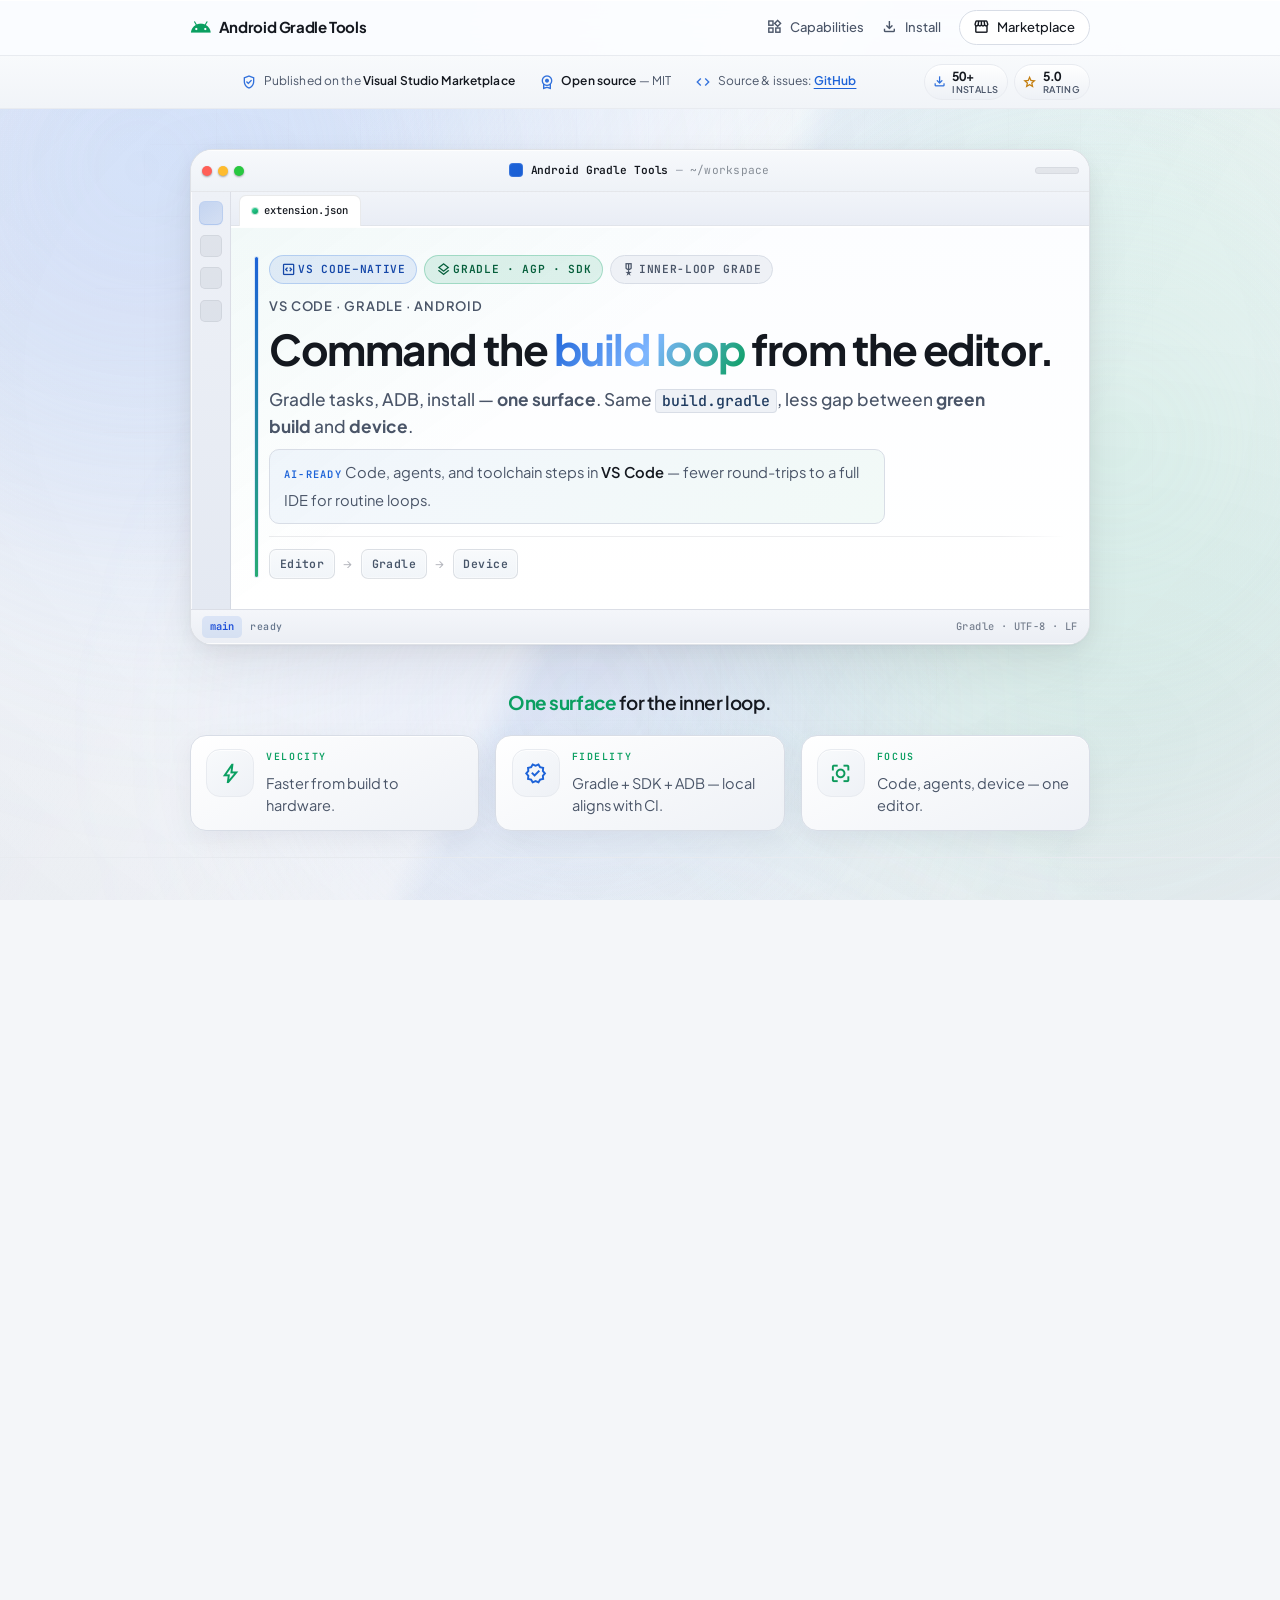
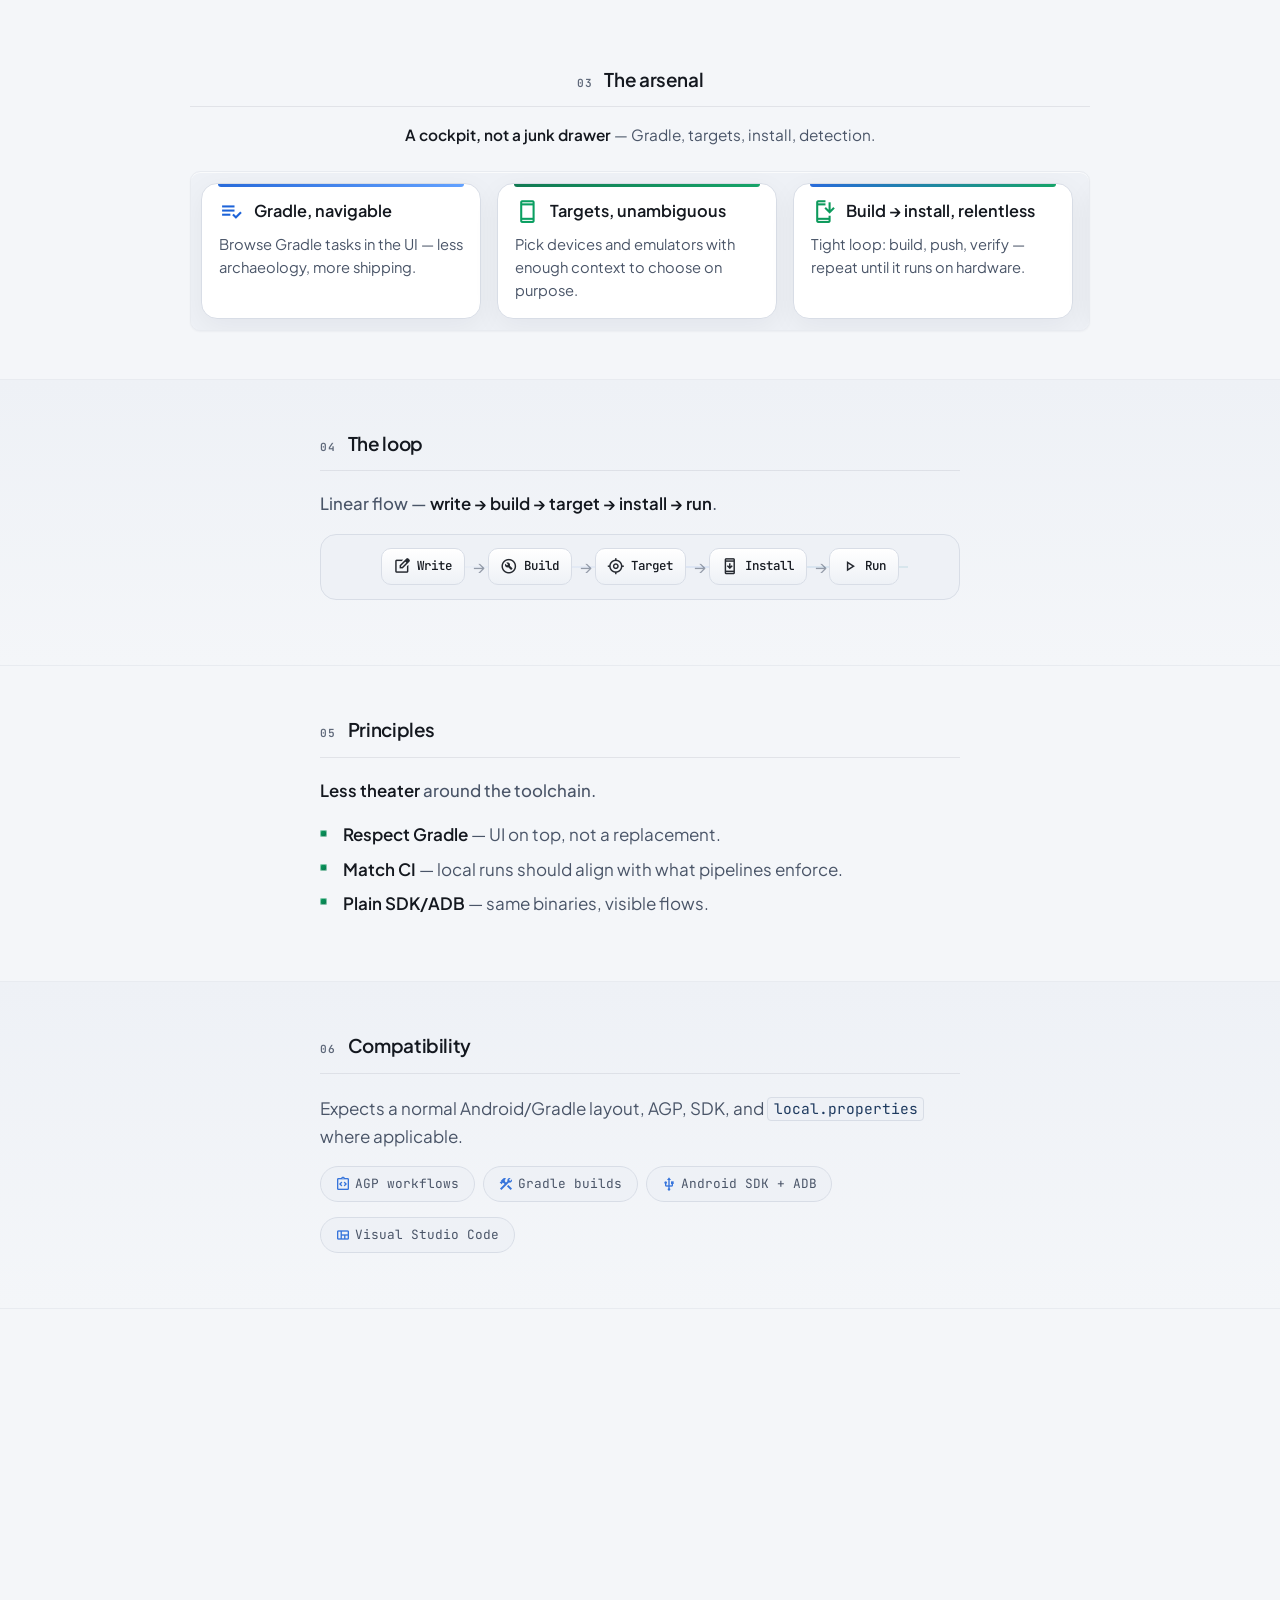
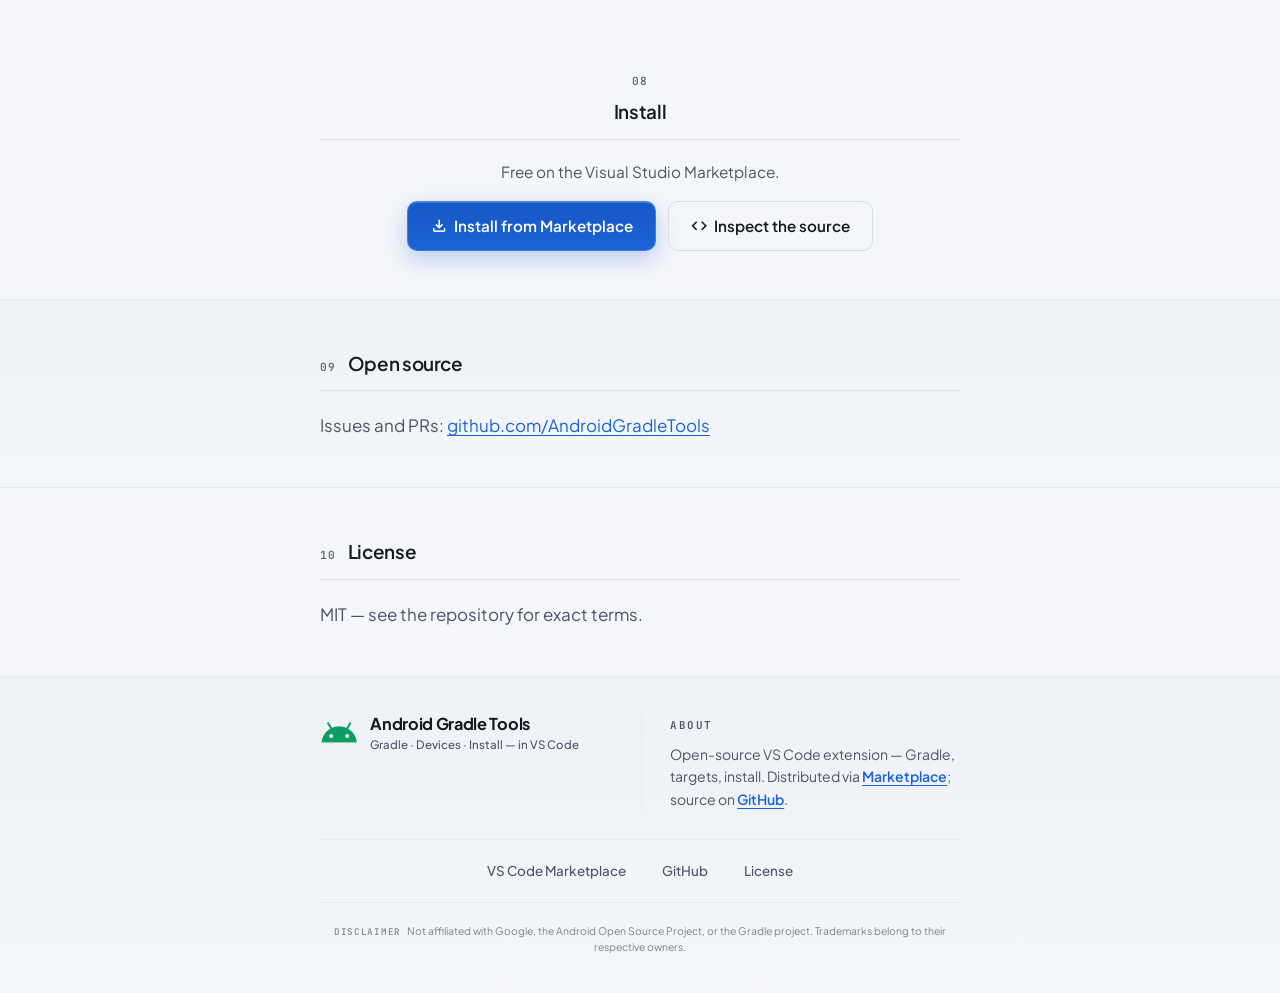
==== landing-page/index.html @ 54243666 "Update README.md & LandingPage" ====
<!DOCTYPE html>
<html lang="en">
  <head>
    <meta charset="utf-8" />
    <meta name="viewport" content="width=device-width, initial-scale=1" />
    <meta name="theme-color" content="#f4f6f9" />
    <title>Android Gradle Tools — Own the Android inner loop in VS Code</title>
    <meta
      name="description"
      content="Gradle tasks, ADB, APK install in VS Code — stay in one editor with your AI agent, no Android Studio round-trips. One surface for code, agents, and the Android loop."
    />
    <meta name="application-name" content="Android Gradle Tools" />
    <meta name="robots" content="index,follow" />
    <link rel="canonical" href="https://androidgradletools.org/" />
    <meta property="og:type" content="website" />
    <meta property="og:site_name" content="Android Gradle Tools" />
    <meta property="og:title" content="Android Gradle Tools — Android inner loop in VS Code" />
    <meta
      property="og:description"
      content="Gradle tasks, ADB, and install flows in VS Code — open source, distributed via the Visual Studio Marketplace."
    />
    <meta property="og:url" content="https://androidgradletools.org/" />
    <meta property="og:locale" content="en_US" />
    <meta name="twitter:card" content="summary" />
    <meta name="twitter:title" content="Android Gradle Tools — VS Code extension" />
    <meta
      name="twitter:description"
      content="Gradle, ADB, and installs from the editor. Open source (MIT), published on the VS Code Marketplace."
    />
    <script type="application/ld+json">
      {
        "@context": "https://schema.org",
        "@type": "SoftwareApplication",
        "name": "Android Gradle Tools",
        "description": "VS Code extension for Gradle tasks, Android targets, and APK install workflows.",
        "applicationCategory": "DeveloperApplication",
        "operatingSystem": "Windows, macOS, Linux",
        "offers": {
          "@type": "Offer",
          "price": "0",
          "priceCurrency": "USD",
          "availability": "https://schema.org/InStock"
        },
        "license": "https://opensource.org/licenses/MIT",
        "isAccessibleForFree": true,
        "url": "https://androidgradletools.org/",
        "downloadUrl": "https://marketplace.visualstudio.com/items?itemName=AndroidGradleTools.android-ide-extension",
        "codeRepository": "https://github.com/cuongnv126/android-ide-extension",
        "softwareHelp": {
          "@type": "CreativeWork",
          "url": "https://github.com/cuongnv126/android-ide-extension"
        }
      }
    </script>
    <link rel="preconnect" href="https://fonts.googleapis.com" />
    <link rel="preconnect" href="https://fonts.gstatic.com" crossorigin />
    <link
      href="https://fonts.googleapis.com/css2?family=JetBrains+Mono:wght@400;500;600&family=Plus+Jakarta+Sans:ital,wght@0,400;0,500;0,600;0,700;1,400&display=swap"
      rel="stylesheet"
    />
    <link
      href="https://fonts.googleapis.com/css2?family=Material+Symbols+Outlined:opsz,wght,FILL,GRAD@24,400,0,0&display=swap"
      rel="stylesheet"
    />
    <link rel="stylesheet" href="styles.css" />
  </head>
  <body>
    <div class="page-bg" aria-hidden="true">
      <div class="page-bg__base"></div>
      <div class="page-bg__bloom page-bg__bloom--blue"></div>
      <div class="page-bg__bloom page-bg__bloom--green"></div>
      <div class="page-bg__bloom page-bg__bloom--violet"></div>
      <div class="page-bg__mesh"></div>
      <div class="page-bg__beam"></div>
      <div class="page-bg__grid"></div>
      <div class="page-bg__grain"></div>
      <div class="page-bg__vignette"></div>
    </div>
    <a class="skip-link" href="#main">Skip to content</a>

    <header class="site-top agt-nav-in" data-motion="nav">
      <nav class="site-nav wrap" aria-label="Primary">
        <a class="site-nav__brand" href="#">
          <span class="icon icon--nav icon--ad" aria-hidden="true">android</span>
          Android Gradle Tools
        </a>
        <div class="site-nav__links">
          <a class="site-nav__link" href="#capabilities-heading"
            ><span class="icon icon--inline" aria-hidden="true">widgets</span>Capabilities</a
          >
          <a class="site-nav__link" href="#install-heading"
            ><span class="icon icon--inline" aria-hidden="true">download</span>Install</a
          >
          <a
            class="site-nav__link site-nav__link--cta"
            href="https://marketplace.visualstudio.com/items?itemName=AndroidGradleTools.android-ide-extension"
            rel="noopener noreferrer"
            ><span class="icon icon--inline" aria-hidden="true">storefront</span>Marketplace</a
          >
        </div>
      </nav>
    </header>

    <div class="trust-strip" aria-label="Project distribution and license">
      <div class="wrap trust-strip__inner">
        <ul class="trust-strip__list">
          <li class="trust-strip__item">
            <span class="icon trust-strip__icon" aria-hidden="true">verified_user</span>
            <span>Published on the <strong>Visual Studio Marketplace</strong></span>
          </li>
          <li class="trust-strip__item">
            <span class="icon trust-strip__icon" aria-hidden="true">license</span>
            <span><strong>Open source</strong> — MIT</span>
          </li>
          <li class="trust-strip__item">
            <span class="icon trust-strip__icon" aria-hidden="true">code</span>
            <span
              >Source &amp; issues:
              <a href="https://github.com/cuongnv126/android-ide-extension" rel="noopener noreferrer">GitHub</a></span
            >
          </li>
        </ul>
        <ul class="trust-strip__metrics" aria-label="Marketplace highlights" data-reveal>
          <li class="trust-strip__metric">
            <span class="icon trust-strip__metric-icon" aria-hidden="true">download</span>
            <span class="trust-strip__metric-stack">
              <span class="trust-strip__metric-value">50+</span>
              <span class="trust-strip__metric-label">Installs</span>
            </span>
          </li>
          <li class="trust-strip__metric trust-strip__metric--rating">
            <span class="icon trust-strip__metric-icon" aria-hidden="true">star</span>
            <span class="trust-strip__metric-stack">
              <span class="trust-strip__metric-value">5.0</span>
              <span class="trust-strip__metric-label">Rating</span>
            </span>
          </li>
        </ul>
      </div>
    </div>

    <header class="site-header">
      <div class="wrap">
        <div class="ide-window ide-window--motion" role="presentation" data-motion="hero">
          <div class="ide-window__titlebar">
            <span class="ide-window__traffic" aria-hidden="true">
              <span class="ide-window__dot ide-window__dot--r"></span>
              <span class="ide-window__dot ide-window__dot--y"></span>
              <span class="ide-window__dot ide-window__dot--g"></span>
            </span>
            <span class="ide-window__title">
              <span class="ide-window__icon" aria-hidden="true"></span>
              <span class="ide-window__title-text">Android Gradle Tools</span>
              <span class="ide-window__sep" aria-hidden="true">—</span>
              <span class="ide-window__path">~/workspace</span>
            </span>
            <span class="ide-window__title-actions" aria-hidden="true">
              <span class="ide-window__title-pill"></span>
            </span>
          </div>
          <div class="ide-window__shell">
            <div class="ide-window__activity" aria-hidden="true">
              <span class="ide-window__activity-node ide-window__activity-node--active"></span>
              <span class="ide-window__activity-node"></span>
              <span class="ide-window__activity-node"></span>
              <span class="ide-window__activity-node"></span>
            </div>
            <div class="ide-window__main">
              <div class="ide-window__tabstrip" aria-hidden="true">
                <span class="ide-window__tab ide-window__tab--active">
                  <span class="ide-window__tab-led"></span>
                  extension.json
                </span>
              </div>
              <div class="ide-window__body">
                <div class="hero-copy">
                  <div class="hero-badges">
                    <span class="badge badge--jb"
                      ><span class="icon icon--badge" aria-hidden="true">code_blocks</span>VS Code–native</span
                    >
                    <span class="badge badge--android"
                      ><span class="icon icon--badge" aria-hidden="true">layers</span>Gradle · AGP · SDK</span
                    >
                    <span class="badge badge--neutral"
                      ><span class="icon icon--badge" aria-hidden="true">military_tech</span>Inner-loop grade</span
                    >
                  </div>
                  <p class="hero-kicker">VS Code · Gradle · Android</p>
                  <h1 class="hero-title">
                    Command the <span class="hero-title__accent">build loop</span> from the editor.
                  </h1>
                  <p class="lead">
                    Gradle tasks, ADB, install — <strong>one surface</strong>. Same <code class="inline-code">build.gradle</code>, less gap
                    between <strong>green build</strong> and <strong>device</strong>.
                  </p>
                  <p class="hero-ai">
                    <span class="hero-ai__tag">AI-ready</span>
                    Code, agents, and toolchain steps in <strong>VS Code</strong> — fewer round-trips to a full IDE for routine loops.
                  </p>
                  <div class="hero-pipeline" role="group" aria-label="Development flow">
                    <span class="hero-pipeline__step">Editor</span>
                    <span class="hero-pipeline__arrow" aria-hidden="true">→</span>
                    <span class="hero-pipeline__step">Gradle</span>
                    <span class="hero-pipeline__arrow" aria-hidden="true">→</span>
                    <span class="hero-pipeline__step">Device</span>
                  </div>
                </div>
              </div>
            </div>
          </div>
          <div class="ide-window__status" aria-hidden="true">
            <span class="ide-window__status-left">
              <span class="ide-window__status-pill">main</span>
              <span class="ide-window__status-sync">ready</span>
            </span>
            <span class="ide-window__status-right">Gradle · UTF-8 · LF</span>
          </div>
        </div>
      </div>
    </header>

    <section class="value-strip" aria-label="Positioning">
      <div class="wrap">
        <p class="value-strip__manifesto" data-reveal>
          <strong>One surface</strong> for the inner loop.
        </p>
        <ul class="value-strip__list">
          <li class="value-strip__item" data-reveal>
            <span class="value-strip__icon-wrap" aria-hidden="true"
              ><span class="icon icon--value icon--ad">bolt</span></span
            >
            <div class="value-strip__stack">
              <span class="value-strip__label">Velocity</span>
              <span class="value-strip__text">Faster from build to hardware.</span>
            </div>
          </li>
          <li class="value-strip__item" data-reveal>
            <span class="value-strip__icon-wrap" aria-hidden="true"
              ><span class="icon icon--value icon--jb">verified</span></span
            >
            <div class="value-strip__stack">
              <span class="value-strip__label">Fidelity</span>
              <span class="value-strip__text">Gradle + SDK + ADB — local aligns with CI.</span>
            </div>
          </li>
          <li class="value-strip__item" data-reveal>
            <span class="value-strip__icon-wrap" aria-hidden="true"
              ><span class="icon icon--value icon--mix">center_focus_strong</span></span
            >
            <div class="value-strip__stack">
              <span class="value-strip__label">Focus</span>
              <span class="value-strip__text">Code, agents, device — one editor.</span>
            </div>
          </li>
        </ul>
      </div>
    </section>

    <main id="main">
      <section class="section" aria-labelledby="overview-heading" data-reveal>
        <div class="wrap narrow">
          <h2 id="overview-heading" class="section-heading">
            <span class="section-heading__index">01</span>
            Thesis
          </h2>
          <p class="lead-in">
            Stop acting as a <strong>human router</strong> between editors, terminals, and device pickers.
          </p>
          <p>
            This extension wires VS Code to the Gradle + AGP + SDK stack you already use — tasks, targets, and install in one flow.
            <code class="inline-code">build.gradle</code> stays the source of truth; controls sit next to the code.
          </p>
          <p>
            With agents in VS Code, fewer forced trips to a full IDE for routine Gradle or device steps —
            <strong>stay in one surface.</strong>
          </p>
        </div>
      </section>

      <section class="section section--muted" aria-labelledby="why-heading" data-reveal>
        <div class="wrap narrow">
          <h2 id="why-heading" class="section-heading">
            <span class="section-heading__index">02</span>
            The hidden tax
          </h2>
          <p class="lead-in">Compilers are fast. <strong>Friction isn’t.</strong> It lives around the compile button.</p>
          <ul class="list">
            <li>Gradle in the wrong working directory</li>
            <li>Guessing which device is attached</li>
            <li>Install steps that don’t live next to your code</li>
          </ul>
          <p>
            That’s fragmentation — not “how Android is.” This tool aims to <strong>own the loop from the editor</strong>, without
            replacing your build.
          </p>
        </div>
      </section>

      <section class="section" aria-labelledby="capabilities-heading" data-reveal>
        <div class="wrap">
          <div class="section-stack section-stack--center">
            <h2 id="capabilities-heading" class="section-heading section-heading--center">
              <span class="section-heading__index">03</span>
              The arsenal
            </h2>
            <p class="section-deck">
              <strong>A cockpit, not a junk drawer</strong> — Gradle, targets, install, detection.
            </p>
          </div>
          <div class="arsenal-scroll-wrap">
            <div
              class="grid grid--arsenal"
              role="region"
              aria-label="Capabilities"
              tabindex="0"
            >
              <article class="card">
                <div class="card__accent card__accent--jb"></div>
                <div class="card__head">
                  <span class="icon icon--card icon--jb" aria-hidden="true">playlist_add_check</span>
                  <h3>Gradle, navigable</h3>
                </div>
                <p>Browse Gradle tasks in the UI — less archaeology, more shipping.</p>
              </article>
              <article class="card">
                <div class="card__accent card__accent--ad"></div>
                <div class="card__head">
                  <span class="icon icon--card icon--ad" aria-hidden="true">smartphone</span>
                  <h3>Targets, unambiguous</h3>
                </div>
                <p>Pick devices and emulators with enough context to choose on purpose.</p>
              </article>
              <article class="card">
                <div class="card__accent card__accent--mix"></div>
                <div class="card__head">
                  <span class="icon icon--card icon--mix" aria-hidden="true">install_mobile</span>
                  <h3>Build → install, relentless</h3>
                </div>
                <p>Tight loop: build, push, verify — repeat until it runs on hardware.</p>
              </article>
              <article class="card">
                <div class="card__accent card__accent--jb"></div>
                <div class="card__head">
                  <span class="icon icon--card icon--jb" aria-hidden="true">radar</span>
                  <h3>Projects, detected</h3>
                </div>
                <p>Android Gradle projects surface with sane defaults for normal repos.</p>
              </article>
            </div>
          </div>
        </div>
      </section>

      <section class="section section--muted" aria-labelledby="workflow-heading" data-reveal>
        <div class="wrap narrow">
          <h2 id="workflow-heading" class="section-heading">
            <span class="section-heading__index">04</span>
            The loop
          </h2>
          <p class="lead-in">Linear flow — <strong>write → build → target → install → run</strong>.</p>
          <div class="workflow-rail workflow-rail--motion">
            <div class="workflow-rail__track" aria-hidden="true"></div>
            <ol class="workflow-steps">
              <li
                ><span class="workflow-steps__inner"
                  ><span class="icon icon--wf" aria-hidden="true">edit_square</span>Write</span
                ></li
              >
              <li
                ><span class="workflow-steps__inner"
                  ><span class="icon icon--wf" aria-hidden="true">build_circle</span>Build</span
                ></li
              >
              <li
                ><span class="workflow-steps__inner"
                  ><span class="icon icon--wf" aria-hidden="true">my_location</span>Target</span
                ></li
              >
              <li
                ><span class="workflow-steps__inner"
                  ><span class="icon icon--wf" aria-hidden="true">system_update</span>Install</span
                ></li
              >
              <li
                ><span class="workflow-steps__inner"
                  ><span class="icon icon--wf" aria-hidden="true">play_arrow</span>Run</span
                ></li
              >
            </ol>
          </div>
        </div>
      </section>

      <section class="section" aria-labelledby="principles-heading" data-reveal>
        <div class="wrap narrow">
          <h2 id="principles-heading" class="section-heading">
            <span class="section-heading__index">05</span>
            Principles
          </h2>
          <p class="lead-in"><strong>Less theater</strong> around the toolchain.</p>
          <ul class="list list--checks">
            <li><strong>Respect Gradle</strong> — UI on top, not a replacement.</li>
            <li><strong>Match CI</strong> — local runs should align with what pipelines enforce.</li>
            <li><strong>Plain SDK/ADB</strong> — same binaries, visible flows.</li>
          </ul>
        </div>
      </section>

      <section class="section section--muted" aria-labelledby="compat-heading" data-reveal>
        <div class="wrap narrow">
          <h2 id="compat-heading" class="section-heading">
            <span class="section-heading__index">06</span>
            Compatibility
          </h2>
          <p>
            Expects a normal Android/Gradle layout, AGP, SDK, and <code class="inline-code">local.properties</code> where applicable.
          </p>
          <ul class="list list--inline-tags">
            <li><span class="icon icon--tag" aria-hidden="true">integration_instructions</span>AGP workflows</li>
            <li><span class="icon icon--tag" aria-hidden="true">construction</span>Gradle builds</li>
            <li><span class="icon icon--tag" aria-hidden="true">usb</span>Android SDK + ADB</li>
            <li><span class="icon icon--tag" aria-hidden="true">view_quilt</span>Visual Studio Code</li>
          </ul>
        </div>
      </section>

      <section class="section" aria-labelledby="transparency-heading" data-reveal>
        <div class="wrap narrow">
          <h2 id="transparency-heading" class="section-heading">
            <span class="section-heading__index">07</span>
            Reality check
          </h2>
          <p>
            Independent extension — <strong>not</strong> from Google or Gradle. Not a replacement for Android Studio when you need
            the full IDE; it optimizes the daily <strong>write → build → target → prove</strong> loop in VS Code.
          </p>
          <p><strong>It does not:</strong> rewrite your Gradle files, replace Studio for niche tooling, or magic away the SDK.</p>
        </div>
      </section>

      <section class="section cta" aria-labelledby="install-heading" data-reveal>
        <div class="wrap narrow">
          <h2 id="install-heading" class="section-heading section-heading--center">
            <span class="section-heading__index">08</span>
            Install
          </h2>
          <p class="section-deck section-deck--center">Free on the Visual Studio Marketplace.</p>
          <p class="cta-actions">
            <a
              class="button button--primary"
              href="https://marketplace.visualstudio.com/items?itemName=AndroidGradleTools.android-ide-extension"
              rel="noopener noreferrer"
              ><span class="icon icon--btn" aria-hidden="true">download</span>Install from Marketplace</a
            >
            <a class="button button--ghost" href="https://github.com/cuongnv126/android-ide-extension" rel="noopener noreferrer"
              ><span class="icon icon--btn" aria-hidden="true">code</span>Inspect the source</a
            >
          </p>
        </div>
      </section>

      <section class="section section--muted" aria-labelledby="source-heading" data-reveal>
        <div class="wrap narrow">
          <h2 id="source-heading" class="section-heading">
            <span class="section-heading__index">09</span>
            Open source
          </h2>
          <p>
            Issues and PRs:
            <a href="https://github.com/cuongnv126/android-ide-extension" rel="noopener noreferrer">github.com/AndroidGradleTools</a>
          </p>
        </div>
      </section>

      <section class="section" aria-labelledby="license-heading" data-reveal>
        <div class="wrap narrow">
          <h2 id="license-heading" class="section-heading">
            <span class="section-heading__index">10</span>
            License
          </h2>
          <p>MIT — see the repository for exact terms.</p>
        </div>
      </section>
    </main>

    <footer class="site-footer" data-reveal>
      <div class="wrap narrow">
        <div class="footer-brand">
          <a class="footer-brand__logo" href="#" aria-label="Android Gradle Tools — top of page">
            <span class="icon icon--footer-logo icon--ad" aria-hidden="true">android</span>
            <span class="footer-brand__lockup">
              <span class="footer-brand__name">Android Gradle Tools</span>
              <span class="footer-brand__tagline">Gradle · Devices · Install — in VS Code</span>
            </span>
          </a>
          <div class="footer-about">
            <h2 class="footer-about__title" id="footer-about-heading">About</h2>
            <p class="footer-about__text">
              Open-source VS Code extension — Gradle, targets, install. Distributed via
              <a
                href="https://marketplace.visualstudio.com/items?itemName=AndroidGradleTools.android-ide-extension"
                rel="noopener noreferrer"
                >Marketplace</a
              >; source on
              <a href="https://github.com/cuongnv126/android-ide-extension" rel="noopener noreferrer">GitHub</a>.
            </p>
          </div>
        </div>
        <nav class="footer-meta" aria-label="Official links">
          <a
            class="footer-meta__link"
            href="https://marketplace.visualstudio.com/items?itemName=AndroidGradleTools.android-ide-extension"
            rel="noopener noreferrer"
            >VS Code Marketplace</a
          >
          <span class="footer-meta__sep" aria-hidden="true">·</span>
          <a class="footer-meta__link" href="https://github.com/cuongnv126/android-ide-extension" rel="noopener noreferrer">GitHub</a>
          <span class="footer-meta__sep" aria-hidden="true">·</span>
          <a class="footer-meta__link" href="#license-heading">License</a>
        </nav>
        <p class="footer-disclaimer" role="note">
          <span class="footer-disclaimer__label">Disclaimer</span>
          Not affiliated with Google, the Android Open Source Project, or the Gradle project. Trademarks belong to their respective
          owners.
        </p>
      </div>
    </footer>
    <script src="main.js" defer></script>
  </body>
</html>
---- landing-page/styles.css ----
/* Android Gradle Tools — light professional × Material */

:root {
  --jb-bg: #f4f6f9;
  --jb-bg-elevated: #ffffff;
  --jb-bg-input: #eef1f6;
  --jb-border: #d8dde6;
  --jb-border-subtle: #e8ebf0;
  --jb-text: #14181f;
  --jb-text-dim: #4a5568;
  --jb-blue: #1d63d8;
  --jb-blue-hover: #1557c4;
  --jb-blue-soft: rgba(29, 99, 216, 0.1);
  --jb-focus: #2563eb;

  --ad-green: #0a9f61;
  --ad-green-dark: #06734a;
  --ad-green-soft: rgba(10, 159, 97, 0.12);
  --ad-green-glow: rgba(10, 159, 97, 0.2);
  --ad-surface-tonal: #ecfdf6;
  --ad-outline: rgba(10, 159, 97, 0.28);

  --radius-sm: 6px;
  --radius-md: 10px;
  --radius-lg: 16px;
  --radius-xl: 22px;

  --font-sans: "Plus Jakarta Sans", "Segoe UI", system-ui, sans-serif;
  --font-mono: "JetBrains Mono", ui-monospace, monospace;

  --max: 640px;
  --max-wide: 900px;
  --shadow-soft: 0 1px 0 rgba(255, 255, 255, 0.92) inset, 0 4px 24px rgba(15, 23, 42, 0.06), 0 1px 3px rgba(15, 23, 42, 0.04);
  --shadow-card: 0 1px 0 rgba(255, 255, 255, 0.95) inset, 0 8px 28px rgba(15, 23, 42, 0.05);
  --shadow-card-hover: 0 14px 40px rgba(15, 23, 42, 0.09);

  /* Layout rhythm — documentation / product-site feel */
  --section-y: clamp(2.15rem, 4.2vw, 3rem);
  --prose-width: 38rem;
  --hairline: rgba(15, 23, 42, 0.08);
}

*,
*::before,
*::after {
  box-sizing: border-box;
}

html {
  scroll-behavior: smooth;
  color-scheme: light;
}

body {
  margin: 0;
  font-family: var(--font-sans);
  font-size: 1.0625rem;
  line-height: 1.65;
  color: var(--jb-text);
  background: var(--jb-bg);
  -webkit-font-smoothing: antialiased;
  text-rendering: optimizeLegibility;
  font-feature-settings: "kern" 1, "liga" 1;
}

::selection {
  background: rgba(29, 99, 216, 0.14);
  color: var(--jb-text);
}

/* Material Symbols — square box so glyphs never stretch in flex/grid */
.icon {
  font-family: "Material Symbols Outlined";
  font-weight: normal;
  font-style: normal;
  font-size: 1.25rem;
  line-height: 1;
  display: inline-flex;
  align-items: center;
  justify-content: center;
  flex-shrink: 0;
  width: 1em;
  height: 1em;
  aspect-ratio: 1;
  vertical-align: -0.15em;
  font-variation-settings:
    "FILL" 0,
    "wght" 400,
    "GRAD" 0,
    "opsz" 24;
  -webkit-font-smoothing: antialiased;
  user-select: none;
}

.icon--inline {
  font-size: 1.05rem;
  vertical-align: -0.18em;
  margin-right: 0.15rem;
}

.icon--nav {
  font-size: 1.35rem;
  vertical-align: -0.2em;
}

.icon--ad {
  color: var(--ad-green);
}

.icon--jb {
  color: var(--jb-blue);
}

.icon--mix {
  color: #0d9a5c;
}

.icon--badge {
  font-size: 0.95rem;
  margin-right: 0.15rem;
  vertical-align: -0.2em;
}

.icon--hero-li {
  font-size: 1.15rem;
  flex-shrink: 0;
  margin-top: 0.12rem;
}

.icon--value {
  font-size: 1.45rem;
}

.icon--card {
  font-size: 1.55rem;
  flex-shrink: 0;
}

.icon--wf {
  font-size: 1.1rem;
  opacity: 0.92;
}

.icon--tag {
  font-size: 1rem;
  margin-right: 0.25rem;
  vertical-align: -0.2em;
  color: var(--jb-blue);
  opacity: 0.88;
}

.icon--btn {
  font-size: 1.15rem;
  margin-right: 0.35rem;
  vertical-align: -0.18em;
}

/* —— Dynamic background (multi-layer) —— */
.page-bg {
  position: fixed;
  inset: 0;
  z-index: -1;
  pointer-events: none;
  overflow: hidden;
  isolation: isolate;
}

.page-bg__base {
  position: absolute;
  inset: 0;
  background:
    radial-gradient(ellipse 120% 85% at 50% -15%, rgba(29, 99, 216, 0.06), transparent 52%),
    radial-gradient(ellipse 95% 65% at 100% 10%, rgba(10, 159, 97, 0.05), transparent 48%),
    linear-gradient(180deg, #fafbfd 0%, var(--jb-bg) 35%, #f0f3f8 100%);
}

.page-bg__bloom {
  position: absolute;
  border-radius: 50%;
  filter: blur(88px);
  mix-blend-mode: multiply;
  opacity: 0.42;
  will-change: transform, opacity;
}

.page-bg__bloom--blue {
  width: min(110vmin, 920px);
  height: min(110vmin, 920px);
  left: max(-28%, -180px);
  top: max(-32%, -200px);
  background: radial-gradient(
    circle at 35% 40%,
    rgba(180, 205, 255, 0.85) 0%,
    rgba(120, 165, 240, 0.25) 45%,
    transparent 68%
  );
  animation: agt-bloom-a 42s ease-in-out infinite alternate;
}

.page-bg__bloom--green {
  width: min(100vmin, 820px);
  height: min(100vmin, 820px);
  right: max(-24%, -160px);
  top: 8%;
  background: radial-gradient(
    circle at 60% 45%,
    rgba(170, 235, 210, 0.75) 0%,
    rgba(120, 210, 175, 0.22) 48%,
    transparent 72%
  );
  animation: agt-bloom-b 48s ease-in-out infinite alternate;
}

.page-bg__bloom--violet {
  width: min(85vmin, 700px);
  height: min(85vmin, 700px);
  left: 18%;
  bottom: max(-38%, -220px);
  background: radial-gradient(
    circle at 50% 40%,
    rgba(200, 210, 255, 0.55) 0%,
    rgba(160, 185, 245, 0.18) 50%,
    transparent 70%
  );
  opacity: 0.5;
  animation: agt-bloom-c 56s ease-in-out infinite alternate;
}

@keyframes agt-bloom-a {
  0% {
    transform: translate3d(0, 0, 0) scale(1);
    opacity: 0.38;
  }
  100% {
    transform: translate3d(10%, 14%, 0) scale(1.12);
    opacity: 0.52;
  }
}

@keyframes agt-bloom-b {
  0% {
    transform: translate3d(0, 0, 0) scale(1.02);
    opacity: 0.4;
  }
  100% {
    transform: translate3d(-12%, 10%, 0) scale(1.18);
    opacity: 0.55;
  }
}

@keyframes agt-bloom-c {
  0% {
    transform: translate3d(0, 0, 0) scale(1);
    opacity: 0.32;
  }
  100% {
    transform: translate3d(8%, -12%, 0) scale(1.15);
    opacity: 0.48;
  }
}

.page-bg__mesh {
  position: absolute;
  inset: -15%;
  background:
    radial-gradient(ellipse 90% 70% at 25% 25%, rgba(29, 99, 216, 0.06), transparent 55%),
    radial-gradient(ellipse 85% 75% at 75% 75%, rgba(10, 159, 97, 0.05), transparent 52%),
    radial-gradient(ellipse 60% 50% at 50% 100%, rgba(255, 255, 255, 0.5), transparent 55%);
  animation: agt-mesh-breathe 22s ease-in-out infinite alternate;
  opacity: 0.95;
}

@keyframes agt-mesh-breathe {
  0% {
    transform: translate3d(0, 0, 0) scale(1);
    opacity: 0.75;
  }
  100% {
    transform: translate3d(-3%, 2%, 0) scale(1.06);
    opacity: 0.95;
  }
}

.page-bg__beam {
  position: absolute;
  inset: -60%;
  background: linear-gradient(
    118deg,
    transparent 0%,
    transparent 38%,
    rgba(255, 255, 255, 0.65) 49.5%,
    rgba(29, 99, 216, 0.07) 50.5%,
    transparent 62%,
    transparent 100%
  );
  opacity: 0.45;
  animation: agt-beam-sweep 32s ease-in-out infinite alternate;
}

@keyframes agt-beam-sweep {
  0% {
    transform: translate3d(-18%, -6%, 0) rotate(-8deg) scale(1.1);
  }
  100% {
    transform: translate3d(14%, 10%, 0) rotate(6deg) scale(1.15);
  }
}

.page-bg__grid {
  position: absolute;
  inset: 0;
  background-image:
    linear-gradient(rgba(15, 23, 42, 0.05) 1px, transparent 1px),
    linear-gradient(90deg, rgba(15, 23, 42, 0.05) 1px, transparent 1px);
  background-size: 72px 72px;
  mask-image: radial-gradient(ellipse 78% 88% at 50% 38%, rgba(0, 0, 0, 0.45), transparent 74%);
  opacity: 0.55;
  animation: agt-grid-flow 90s linear infinite;
}

@keyframes agt-grid-flow {
  0% {
    background-position: 0 0, 0 0;
  }
  100% {
    background-position: 72px 72px, 72px 72px;
  }
}

.page-bg__grain {
  position: absolute;
  inset: 0;
  opacity: 0.4;
  background-image: url("data:image/svg+xml,%3Csvg xmlns='http://www.w3.org/2000/svg' width='32' height='32' viewBox='0 0 32 32'%3E%3Ccircle cx='2' cy='2' r='0.55' fill='%230f172a' fill-opacity='0.025'/%3E%3C/svg%3E");
  background-size: 32px 32px;
  mask-image: linear-gradient(180deg, rgba(0, 0, 0, 0.35) 0%, rgba(0, 0, 0, 0.12) 55%, transparent 100%);
  animation: agt-grain-shift 12s steps(6) infinite;
}

@keyframes agt-grain-shift {
  0%,
  100% {
    opacity: 0.28;
    transform: translate3d(0, 0, 0);
  }
  50% {
    opacity: 0.36;
    transform: translate3d(-4px, 2px, 0);
  }
}

.page-bg__vignette {
  position: absolute;
  inset: 0;
  background: radial-gradient(
    ellipse 95% 90% at 50% 42%,
    transparent 0%,
    transparent 48%,
    rgba(15, 23, 42, 0.04) 100%
  );
  pointer-events: none;
}

.skip-link {
  position: absolute;
  left: -9999px;
  top: auto;
  width: 1px;
  height: 1px;
  overflow: hidden;
}

.skip-link:focus {
  position: fixed;
  left: 1rem;
  top: 1rem;
  z-index: 100;
  width: auto;
  height: auto;
  padding: 0.5rem 1rem;
  background: var(--jb-blue);
  color: #fff;
  border-radius: var(--radius-sm);
  text-decoration: none;
}

.visually-hidden {
  position: absolute;
  width: 1px;
  height: 1px;
  padding: 0;
  margin: -1px;
  overflow: hidden;
  clip: rect(0, 0, 0, 0);
  white-space: nowrap;
  border: 0;
}

.wrap {
  width: min(100% - 2.5rem, var(--max-wide));
  margin-inline: auto;
}

.wrap.narrow {
  width: min(100% - 2.5rem, var(--max));
}

.wrap.narrow .lead-in {
  max-width: min(var(--prose-width), 100%);
}

/* —— Sticky top nav —— */
.site-top {
  position: sticky;
  top: 0;
  z-index: 50;
  border-bottom: 1px solid var(--jb-border-subtle);
  background: rgba(252, 253, 255, 0.94);
  backdrop-filter: blur(12px) saturate(1.1);
  -webkit-backdrop-filter: blur(12px) saturate(1.1);
  box-shadow: 0 1px 0 rgba(255, 255, 255, 0.92) inset;
}

.site-nav {
  display: flex;
  align-items: center;
  justify-content: space-between;
  gap: 1rem;
  min-height: 54px;
  padding-block: 0.6rem;
}

.site-nav__brand {
  display: inline-flex;
  align-items: center;
  gap: 0.45rem;
  font-weight: 700;
  font-size: 0.9375rem;
  letter-spacing: -0.025em;
  color: var(--jb-text);
  text-decoration: none;
  white-space: nowrap;
}

.site-nav__brand:hover {
  color: var(--jb-blue);
}

.site-nav__links {
  display: flex;
  align-items: center;
  gap: 0.25rem 1.1rem;
  flex-wrap: wrap;
  justify-content: flex-end;
}

.site-nav__link {
  position: relative;
  display: inline-flex;
  align-items: center;
  gap: 0.3rem;
  font-size: 0.8125rem;
  font-weight: 500;
  color: var(--jb-text-dim);
  text-decoration: none;
}

.site-nav__link:not(.site-nav__link--cta)::after {
  content: "";
  position: absolute;
  left: 0;
  right: 0;
  bottom: -2px;
  height: 1px;
  background: linear-gradient(90deg, transparent, var(--jb-blue), transparent);
  transform: scaleX(0);
  transition: transform 0.25s cubic-bezier(0.22, 1, 0.36, 1);
}

.site-nav__link:not(.site-nav__link--cta):hover::after {
  transform: scaleX(1);
}

.site-nav__link:hover {
  color: var(--jb-text);
}

.site-nav__link--cta {
  padding: 0.38rem 0.85rem;
  border-radius: 999px;
  border: 1px solid var(--jb-border);
  background: var(--jb-bg-elevated);
  color: var(--jb-text);
}

.site-nav__link--cta:hover {
  border-color: rgba(29, 99, 216, 0.35);
  background: rgba(29, 99, 216, 0.08);
  color: var(--jb-blue);
}

/* Trust / “official” strip — factual distribution + license (below nav) */
.trust-strip {
  border-bottom: 1px solid var(--jb-border-subtle);
  background: linear-gradient(180deg, #f8fafc 0%, #f1f4f8 100%);
}

.trust-strip__inner {
  display: flex;
  flex-wrap: wrap;
  align-items: center;
  justify-content: space-between;
  gap: 0.65rem 1rem;
  padding: 0.5rem 0;
}

.trust-strip__list {
  list-style: none;
  margin: 0;
  padding: 0;
  display: flex;
  flex-wrap: wrap;
  align-items: center;
  justify-content: center;
  gap: 0.65rem 1.5rem;
  flex: 1 1 220px;
  min-width: 0;
}

.trust-strip__metrics {
  list-style: none;
  margin: 0;
  padding: 0;
  display: flex;
  flex-wrap: wrap;
  align-items: center;
  justify-content: center;
  gap: 0.4rem;
  flex: 0 0 auto;
}

.trust-strip__metric {
  display: inline-flex;
  align-items: center;
  gap: 0.35rem;
  padding: 0.28rem 0.55rem 0.28rem 0.42rem;
  border-radius: 999px;
  border: 1px solid var(--jb-border-subtle);
  background: linear-gradient(180deg, #ffffff 0%, var(--jb-bg-input) 100%);
  box-shadow: 0 1px 0 rgba(255, 255, 255, 0.95) inset;
}

.trust-strip__metric-icon {
  font-size: 0.95rem;
  line-height: 1;
  color: var(--jb-blue);
  opacity: 0.9;
}

.trust-strip__metric--rating .trust-strip__metric-icon {
  color: #c27803;
  opacity: 0.95;
}

.trust-strip__metric-stack {
  display: flex;
  flex-direction: column;
  align-items: flex-start;
  line-height: 1.15;
  gap: 0;
}

.trust-strip__metric-value {
  font-size: 0.78rem;
  font-weight: 700;
  letter-spacing: -0.02em;
  color: var(--jb-text);
  font-variant-numeric: tabular-nums;
}

.trust-strip__metric-label {
  font-size: 0.58rem;
  font-weight: 600;
  letter-spacing: 0.04em;
  text-transform: uppercase;
  color: var(--jb-text-dim);
}

@media (max-width: 720px) {
  .trust-strip__inner {
    flex-direction: column;
    align-items: stretch;
  }

  .trust-strip__metrics {
    justify-content: center;
  }
}

.trust-strip__item {
  display: inline-flex;
  align-items: center;
  gap: 0.4rem;
  font-size: 0.75rem;
  line-height: 1.4;
  color: var(--jb-text-dim);
  letter-spacing: 0.01em;
}

.trust-strip__item strong {
  color: var(--jb-text);
  font-weight: 600;
}

.trust-strip__icon {
  font-size: 1rem;
  color: var(--jb-blue);
  opacity: 0.9;
}

.trust-strip__item a {
  font-weight: 600;
}

/* Nav entrance */
.agt-nav-in[data-motion="nav"] {
  animation: agt-nav-slide 0.65s cubic-bezier(0.22, 1, 0.36, 1) both;
}

@keyframes agt-nav-slide {
  from {
    opacity: 0;
    transform: translate3d(0, -12px, 0);
  }
  to {
    opacity: 1;
    transform: translate3d(0, 0, 0);
  }
}

/* —— Value strip —— */
.value-strip {
  padding: 1.25rem 0 1.65rem;
  border-bottom: 1px solid var(--jb-border-subtle);
}

.value-strip__manifesto {
  margin: 0 auto 1.15rem;
  max-width: 42rem;
  text-align: center;
  font-size: clamp(1.02rem, 2.4vw, 1.18rem);
  font-weight: 600;
  letter-spacing: -0.025em;
  line-height: 1.45;
  color: var(--jb-text);
}

.value-strip__manifesto strong {
  color: var(--ad-green);
  font-weight: 700;
}

.value-strip__list {
  list-style: none;
  margin: 0;
  padding: 0;
  display: grid;
  gap: 1rem;
  grid-template-columns: repeat(auto-fit, minmax(260px, 1fr));
}

.value-strip__item {
  display: flex;
  flex-direction: row;
  align-items: flex-start;
  gap: 0.75rem;
  padding: 0.85rem 0.95rem;
  border-radius: var(--radius-lg);
  border: 1px solid var(--jb-border);
  background: linear-gradient(155deg, #ffffff 0%, var(--jb-bg-input) 100%);
  box-shadow: var(--shadow-card);
}

.value-strip__icon-wrap {
  flex-shrink: 0;
  width: 48px;
  height: 48px;
  border-radius: 14px;
  display: grid;
  place-items: center;
  background: linear-gradient(145deg, #f8fafc 0%, var(--jb-bg-input) 100%);
  border: 1px solid var(--jb-border-subtle);
  box-shadow: 0 1px 0 rgba(255, 255, 255, 0.9) inset;
}

.value-strip__stack {
  display: flex;
  flex-direction: column;
  gap: 0.4rem;
  min-width: 0;
}

.value-strip__label {
  font-family: var(--font-mono);
  font-size: 0.62rem;
  font-weight: 600;
  letter-spacing: 0.16em;
  text-transform: uppercase;
  color: var(--ad-green);
}

.value-strip__text {
  font-size: 0.91rem;
  color: var(--jb-text-dim);
  line-height: 1.52;
}

/* —— IDE window chrome (New UI–like) —— */
.site-header {
  padding: clamp(1.35rem, 4vw, 2.5rem) 0 clamp(1rem, 2.5vw, 1.5rem);
}

.ide-window {
  border-radius: var(--radius-xl);
  border: 1px solid rgba(15, 23, 42, 0.1);
  background: #f6f8fc;
  box-shadow:
    var(--shadow-soft),
    0 24px 48px rgba(15, 23, 42, 0.06);
  overflow: hidden;
}

.ide-window__shell {
  display: flex;
  align-items: stretch;
  min-width: 0;
}

.ide-window__activity {
  flex: 0 0 40px;
  display: flex;
  flex-direction: column;
  align-items: center;
  gap: 0.65rem;
  padding: 0.65rem 0;
  background: linear-gradient(180deg, #eef1f7 0%, #e4e9f2 100%);
  border-right: 1px solid rgba(15, 23, 42, 0.08);
  box-shadow: 1px 0 0 rgba(255, 255, 255, 0.75) inset;
}

.ide-window__activity-node {
  width: 22px;
  height: 22px;
  border-radius: 5px;
  background: rgba(15, 23, 42, 0.06);
  box-shadow: 0 0 0 1px rgba(15, 23, 42, 0.06) inset;
}

.ide-window__activity-node--active {
  background: linear-gradient(145deg, rgba(29, 99, 216, 0.2) 0%, rgba(29, 99, 216, 0.12) 100%);
  box-shadow:
    0 0 0 1px rgba(29, 99, 216, 0.22),
    0 1px 2px rgba(29, 99, 216, 0.12);
}

.ide-window__main {
  flex: 1;
  min-width: 0;
  display: flex;
  flex-direction: column;
  background: #fff;
}

.ide-window--motion[data-motion="hero"] {
  animation: agt-hero-window 0.95s cubic-bezier(0.22, 1, 0.36, 1) both;
  transform-origin: 50% 8%;
}

@keyframes agt-hero-window {
  from {
    opacity: 0;
    transform: translate3d(0, 22px, 0) scale(0.985);
    filter: blur(4px);
  }
  to {
    opacity: 1;
    transform: translate3d(0, 0, 0) scale(1);
    filter: blur(0);
  }
}

.ide-window__titlebar {
  display: grid;
  grid-template-columns: auto minmax(0, 1fr) auto;
  align-items: center;
  gap: 0.5rem 0.75rem;
  min-height: 42px;
  padding: 0 0.65rem 0 0.7rem;
  background: linear-gradient(180deg, #f7f9fc 0%, #eef2f7 100%);
  border-bottom: 1px solid rgba(15, 23, 42, 0.08);
  box-shadow: 0 1px 0 rgba(255, 255, 255, 0.85) inset;
  font-family: var(--font-mono);
  font-size: 0.7rem;
  font-weight: 500;
  color: var(--jb-text-dim);
  letter-spacing: 0.02em;
  user-select: none;
}

.ide-window__traffic {
  display: inline-flex;
  gap: 6px;
  flex-shrink: 0;
}

.ide-window__dot {
  width: 10px;
  height: 10px;
  border-radius: 50%;
  box-shadow: 0 1px 2px rgba(0, 0, 0, 0.35);
}

.ide-window__dot--r {
  background: #ff5f57;
}

.ide-window__dot--y {
  background: #febc2e;
}

.ide-window__dot--g {
  background: #28c840;
}

.ide-window__title {
  min-width: 0;
  display: flex;
  align-items: center;
  justify-content: center;
  gap: 0.45rem;
  white-space: nowrap;
  overflow: hidden;
  text-overflow: ellipsis;
}

.ide-window__title-text {
  font-weight: 600;
  color: var(--jb-text);
  letter-spacing: -0.01em;
}

.ide-window__icon {
  width: 14px;
  height: 14px;
  border-radius: 4px;
  background: linear-gradient(135deg, var(--jb-blue) 0%, #1a5fd4 100%);
  box-shadow: 0 0 0 1px rgba(255, 255, 255, 0.12) inset;
  flex-shrink: 0;
}

.ide-window__sep {
  opacity: 0.45;
}

.ide-window__path {
  opacity: 0.72;
  font-weight: 400;
  color: #5c6570;
}

.ide-window__title-actions {
  display: flex;
  align-items: center;
  justify-content: flex-end;
  min-width: 2.5rem;
}

.ide-window__title-pill {
  display: block;
  width: 2.75rem;
  height: 0.45rem;
  border-radius: 999px;
  background: rgba(15, 23, 42, 0.07);
  box-shadow: 0 0 0 1px rgba(15, 23, 42, 0.05) inset;
}

.ide-window__tabstrip {
  display: flex;
  align-items: flex-end;
  gap: 0.15rem;
  min-height: 34px;
  padding: 0 0.5rem;
  background: linear-gradient(180deg, #f1f4f9 0%, #e9edf5 100%);
  border-bottom: 1px solid rgba(15, 23, 42, 0.07);
}

.ide-window__tab {
  display: inline-flex;
  align-items: center;
  gap: 0.35rem;
  margin-bottom: -1px;
  padding: 0.38rem 0.75rem 0.42rem;
  border-radius: 7px 7px 0 0;
  border: 1px solid transparent;
  border-bottom: none;
  font-family: var(--font-mono);
  font-size: 0.66rem;
  font-weight: 500;
  color: var(--jb-text-dim);
  max-width: 12rem;
  white-space: nowrap;
  overflow: hidden;
  text-overflow: ellipsis;
}

.ide-window__tab--active {
  background: #fff;
  border-color: rgba(15, 23, 42, 0.09);
  color: var(--jb-text);
  box-shadow: 0 -1px 0 rgba(255, 255, 255, 0.9) inset;
}

.ide-window__tab-led {
  width: 6px;
  height: 6px;
  border-radius: 50%;
  flex-shrink: 0;
  background: linear-gradient(145deg, #34d399 0%, #0a9f61 100%);
  box-shadow: 0 0 0 1px rgba(10, 159, 97, 0.25);
}

.ide-window__body {
  padding: clamp(1.15rem, 3.2vw, 1.75rem) clamp(1rem, 2.5vw, 1.5rem);
  background:
    linear-gradient(145deg, rgba(10, 159, 97, 0.045) 0%, transparent 40%),
    linear-gradient(180deg, #fcfdff 0%, #ffffff 100%);
  border-top: 1px solid rgba(255, 255, 255, 0.65);
  box-shadow: inset 0 1px 0 rgba(255, 255, 255, 0.9);
}

.ide-window__status {
  display: flex;
  align-items: center;
  justify-content: space-between;
  gap: 0.65rem;
  min-height: 28px;
  padding: 0.38rem 0.7rem 0.42rem;
  font-family: var(--font-mono);
  font-size: 0.65rem;
  font-weight: 500;
  letter-spacing: 0.04em;
  color: var(--jb-text-dim);
  background: linear-gradient(180deg, #f4f6fa 0%, #ebeef4 100%);
  border-top: 1px solid rgba(15, 23, 42, 0.07);
  box-shadow: 0 -1px 0 rgba(255, 255, 255, 0.85) inset;
  user-select: none;
}

.ide-window__status-left {
  display: inline-flex;
  align-items: center;
  gap: 0.5rem;
  min-width: 0;
}

.ide-window__status-pill {
  padding: 0.14rem 0.48rem;
  border-radius: 5px;
  background: rgba(29, 99, 216, 0.11);
  color: #1d4ed8;
  font-weight: 600;
  letter-spacing: 0.02em;
}

.ide-window__status-sync {
  font-size: 0.62rem;
  font-weight: 500;
  color: #64748b;
}

.ide-window__status-right {
  flex-shrink: 0;
  opacity: 0.72;
  white-space: nowrap;
}

@media (max-width: 640px) {
  .wrap {
    width: min(100% - 1.25rem, var(--max-wide));
  }

  .wrap.narrow {
    width: min(100% - 1.25rem, var(--max));
  }

  .site-header {
    padding: clamp(1rem, 4vw, 1.35rem) 0 clamp(0.85rem, 2.5vw, 1.15rem);
  }

  .site-nav {
    flex-direction: column;
    align-items: stretch;
    gap: 0.65rem;
    min-height: 0;
    padding-block: 0.5rem;
  }

  .site-nav__links {
    justify-content: flex-start;
    gap: 0.35rem 0.85rem;
  }

  .site-nav__link {
    font-size: 0.78rem;
  }

  .ide-window {
    border-radius: 14px;
  }

  .ide-window__titlebar {
    min-height: 40px;
    padding-inline: 0.55rem;
    font-size: 0.64rem;
  }

  .ide-window__body {
    padding: 1rem 0.85rem 1.1rem;
  }

  .hero-title {
    font-size: clamp(1.5rem, 6.8vw, 2.2rem);
  }

  .lead {
    font-size: 1rem;
  }

  .hero-ai {
    font-size: 0.88rem;
    padding: 0.6rem 0.72rem;
  }

  .hero-pipeline {
    mask-image: none;
    flex-wrap: wrap;
    overflow-x: visible;
    padding-right: 0;
  }

  .hero-pipeline__arrow {
    opacity: 0.55;
  }
}

@media (max-width: 520px) {
  .ide-window__activity {
    display: none;
  }

  .ide-window__title {
    justify-content: flex-start;
  }

  .ide-window__sep,
  .ide-window__path {
    display: none;
  }

  .ide-window__tab {
    font-size: 0.62rem;
    padding-inline: 0.55rem;
  }

  .ide-window__status {
    flex-wrap: wrap;
    row-gap: 0.35rem;
    font-size: 0.6rem;
    padding-inline: 0.55rem;
  }

  .ide-window__status-right {
    flex-basis: 100%;
    white-space: normal;
    opacity: 0.65;
  }
}

@media (max-width: 380px) {
  .ide-window__status-right {
    display: none;
  }
}

.hero-copy {
  position: relative;
  padding-left: clamp(0.55rem, 2.2vw, 0.9rem);
}

.hero-copy::before {
  content: "";
  position: absolute;
  left: 0;
  top: 0.15rem;
  bottom: 0.25rem;
  width: 3px;
  border-radius: 2px;
  background: linear-gradient(180deg, var(--jb-blue) 0%, rgba(10, 159, 97, 0.88) 100%);
  box-shadow: 0 0 0 1px rgba(29, 99, 216, 0.12);
}

.hero-badges {
  display: flex;
  flex-wrap: wrap;
  gap: 0.45rem;
  margin-bottom: 0.75rem;
}

.badge {
  display: inline-flex;
  align-items: center;
  padding: 0.28rem 0.65rem;
  border-radius: 999px;
  font-size: 0.7rem;
  font-weight: 600;
  letter-spacing: 0.06em;
  text-transform: uppercase;
  font-family: var(--font-mono);
}

.badge--jb {
  background: var(--jb-blue-soft);
  color: #1547a8;
  border: 1px solid rgba(29, 99, 216, 0.22);
}

.badge--android {
  background: var(--ad-green-soft);
  color: #065f3c;
  border: 1px solid var(--ad-outline);
}

.badge--neutral {
  background: var(--jb-bg-input);
  color: var(--jb-text-dim);
  border: 1px solid var(--jb-border);
}

.hero-kicker {
  margin: 0 0 0.45rem;
  font-size: 0.8125rem;
  font-weight: 600;
  letter-spacing: 0.06em;
  text-transform: uppercase;
  color: var(--jb-text-dim);
}

.hero-title {
  margin: 0 0 0.85rem;
  font-size: clamp(1.85rem, 4.5vw, 2.65rem);
  font-weight: 700;
  letter-spacing: -0.035em;
  line-height: 1.12;
  color: var(--jb-text);
}

.hero-title__accent {
  background: linear-gradient(120deg, var(--jb-blue) 0%, #7eb6ff 50%, var(--ad-green) 100%);
  -webkit-background-clip: text;
  background-clip: text;
  color: transparent;
}

.lead {
  margin: 0 0 0.5rem;
  font-size: 1.08rem;
  font-weight: 500;
  color: var(--jb-text-dim);
  max-width: min(58ch, 100%);
  line-height: 1.58;
}

.sublead {
  margin: 0 0 0.85rem;
  color: var(--jb-text-dim);
  max-width: min(52ch, 100%);
  font-size: 0.96rem;
  line-height: 1.58;
}

.hero-ai {
  margin: 0 0 0.75rem;
  padding: 0.7rem 0.85rem;
  border-radius: var(--radius-md);
  border: 1px solid var(--jb-border);
  background: linear-gradient(125deg, rgba(29, 99, 216, 0.05) 0%, rgba(10, 159, 97, 0.05) 100%);
  font-size: 0.92rem;
  line-height: 1.52;
  color: var(--jb-text-dim);
  max-width: min(56ch, 100%);
}

.hero-ai strong {
  color: var(--jb-text);
  font-weight: 600;
}

.hero-ai__tag {
  display: inline-block;
  margin-bottom: 0.4rem;
  font-family: var(--font-mono);
  font-size: 0.65rem;
  font-weight: 600;
  letter-spacing: 0.12em;
  text-transform: uppercase;
  color: var(--jb-blue);
}

.hero-pipeline {
  display: flex;
  flex-wrap: nowrap;
  align-items: center;
  gap: 0.4rem 0.55rem;
  margin: 0.65rem 0 0;
  padding: 0.75rem 0.15rem 0.15rem 0;
  border-top: 1px solid var(--hairline);
  max-width: 100%;
  overflow-x: auto;
  -webkit-overflow-scrolling: touch;
  scrollbar-width: thin;
  mask-image: linear-gradient(90deg, #000 92%, transparent 100%);
}

.hero-pipeline__step {
  display: inline-flex;
  align-items: center;
  flex-shrink: 0;
  padding: 0.28rem 0.58rem;
  border-radius: 7px;
  font-family: var(--font-mono);
  font-size: 0.72rem;
  font-weight: 600;
  letter-spacing: 0.04em;
  color: #475569;
  background: linear-gradient(180deg, #f8fafc 0%, #f1f5f9 100%);
  border: 1px solid rgba(15, 23, 42, 0.1);
  box-shadow:
    0 1px 0 rgba(255, 255, 255, 0.95),
    0 0 0 1px rgba(255, 255, 255, 0.4) inset;
}

.hero-pipeline__arrow {
  flex-shrink: 0;
  color: rgba(15, 23, 42, 0.32);
  font-size: 0.78rem;
  line-height: 1;
  font-weight: 400;
}

.lead-in {
  font-size: 1.05rem;
  font-weight: 500;
  color: var(--jb-text);
  line-height: 1.58;
  margin: 0 0 1rem;
}

.section-deck {
  margin: -0.25rem 0 1.35rem;
  color: var(--jb-text-dim);
  font-size: 0.96rem;
  line-height: 1.55;
  max-width: min(52ch, 100%);
}

.section-deck--center {
  margin-left: auto;
  margin-right: auto;
  text-align: center;
  max-width: 40rem;
}

/* Centered title + deck: inheritance + block width (fixes deck alignment in wide .wrap) */
.section-stack--center {
  text-align: center;
}

/* Must beat `.section p:last-child { margin-bottom: 0 }` — deck <p> is last child of .section-stack */
.section .section-stack--center > .section-deck {
  margin: -0.25rem auto 1.5rem;
  max-width: min(46ch, 100%);
  text-align: center;
}

.inline-code {
  font-family: var(--font-mono);
  font-size: 0.86em;
  padding: 0.1em 0.38em;
  border-radius: 4px;
  background: var(--jb-bg-input);
  border: 1px solid var(--jb-border);
  color: #1e3a5f;
}

.disclaimer {
  margin: 0;
  padding: 0.9rem 1.1rem;
  border-radius: var(--radius-md);
  border: 1px solid var(--jb-border);
  background: #f8fafc;
  border-left: 3px solid var(--jb-blue);
}

.disclaimer p {
  margin: 0;
  font-size: 0.875rem;
  color: var(--jb-text-dim);
  font-style: italic;
  line-height: 1.55;
}

/* —— Sections —— */
.section {
  padding: var(--section-y) 0;
  position: relative;
}

.section--muted {
  background: linear-gradient(180deg, #eef1f6 0%, #f4f6f9 100%);
  border-block: 1px solid var(--jb-border-subtle);
}

.section-heading {
  display: flex;
  align-items: baseline;
  gap: 0.75rem;
  margin: 0 0 1.25rem;
  padding-bottom: 0.7rem;
  border-bottom: 1px solid var(--hairline);
  font-size: 1.18rem;
  font-weight: 600;
  letter-spacing: -0.02em;
  color: var(--jb-text);
}

.section-heading--center {
  justify-content: center;
  text-align: center;
}

.section-heading__index {
  font-family: var(--font-mono);
  font-size: 0.7rem;
  font-weight: 600;
  color: var(--jb-text-dim);
  letter-spacing: 0.08em;
  opacity: 0.88;
}

.section p {
  margin: 0 0 1rem;
  color: var(--jb-text-dim);
}

.section p:last-child {
  margin-bottom: 0;
}

.section h3 {
  margin: 0 0 0.45rem;
  font-size: 1rem;
  font-weight: 600;
  color: var(--jb-text);
}

.section .card__head h3 {
  margin: 0;
}

.list {
  margin: 0 0 1rem;
  padding-left: 1.2rem;
  color: var(--jb-text-dim);
}

.list li {
  margin-bottom: 0.4rem;
}

.list li::marker {
  color: var(--jb-blue);
}

.list--checks {
  list-style: none;
  padding-left: 0;
}

.list--checks li {
  position: relative;
  padding-left: 1.45rem;
}

.list--checks li::before {
  content: "";
  position: absolute;
  left: 0;
  top: 0.55em;
  width: 7px;
  height: 7px;
  border-radius: 2px;
  background: linear-gradient(135deg, var(--ad-green) 0%, var(--ad-green-dark) 100%);
  box-shadow: 0 0 0 1px rgba(255, 255, 255, 0.5) inset;
}

.list--inline-tags {
  list-style: none;
  padding: 0;
  margin: 0;
  display: flex;
  flex-wrap: wrap;
  gap: 0.5rem;
}

.list--inline-tags li {
  display: inline-flex;
  align-items: center;
  padding: 0.42rem 0.9rem;
  background: var(--jb-bg-input);
  border: 1px solid var(--jb-border);
  border-radius: 999px;
  font-size: 0.8rem;
  color: var(--jb-text-dim);
  font-family: var(--font-mono);
}

.list--inline-tags .icon--tag {
  color: var(--jb-blue);
}

.list--compact {
  margin-bottom: 0.75rem;
}

/* Arsenal: one box = flex row + horizontal scroll — border/padding stay fixed; only cards move */
.arsenal-scroll-wrap {
  margin: 0;
  width: 100%;
  max-width: 100%;
  min-width: 0;
}

.grid--arsenal {
  position: relative;
  z-index: 1;
  display: flex;
  flex-wrap: nowrap;
  align-items: stretch;
  gap: 1rem;
  box-sizing: border-box;
  width: 100%;
  max-width: 100%;
  margin: 0;
  padding: 0.65rem;
  overflow-x: auto;
  overflow-y: hidden;
  border-radius: var(--radius-md);
  background: var(--jb-bg-input);
  border: 1px solid var(--jb-border-subtle);
  box-shadow:
    0 1px 0 rgba(255, 255, 255, 0.7) inset,
    0 1px 2px rgba(15, 23, 42, 0.04);
  scroll-snap-type: x proximity;
  scroll-padding-inline: 0.65rem;
  -webkit-overflow-scrolling: touch;
  scrollbar-gutter: stable;
  scrollbar-width: thin;
  scrollbar-color: var(--jb-border) rgba(255, 255, 255, 0.35);
}

.grid--arsenal::-webkit-scrollbar {
  height: 8px;
}

.grid--arsenal::-webkit-scrollbar-track {
  background: rgba(255, 255, 255, 0.35);
  border-radius: 999px;
}

.grid--arsenal::-webkit-scrollbar-thumb {
  background: var(--jb-border);
  border-radius: 999px;
}

.grid--arsenal:focus-visible {
  outline: 2px solid var(--jb-focus);
  outline-offset: 3px;
}

.grid--arsenal .card {
  flex: 0 0 clamp(240px, 72vw, 280px);
  max-width: 280px;
  scroll-snap-align: start;
}

.card {
  position: relative;
  padding: 1rem 1.05rem 1.05rem;
  background: var(--jb-bg-elevated);
  border: 1px solid var(--jb-border);
  border-radius: var(--radius-lg);
  box-shadow: var(--shadow-card);
  transition: border-color 0.2s ease, transform 0.2s ease, box-shadow 0.2s ease;
}

.card:hover {
  border-color: rgba(29, 99, 216, 0.28);
  transform: translateY(-2px);
  box-shadow: var(--shadow-card-hover);
}

.card__accent {
  position: absolute;
  top: 0;
  left: 1rem;
  right: 1rem;
  height: 3px;
  border-radius: 0 0 4px 4px;
  opacity: 0.95;
}

.card__accent--jb {
  background: linear-gradient(90deg, var(--jb-blue), #5a9cff);
}

.card__accent--ad {
  background: linear-gradient(90deg, var(--ad-green-dark), var(--ad-green));
}

.card__accent--mix {
  background: linear-gradient(90deg, var(--jb-blue), var(--ad-green));
}

.card__head {
  display: flex;
  align-items: flex-start;
  gap: 0.65rem;
  margin-bottom: 0.55rem;
}

.card__head h3 {
  margin: 0;
  font-size: 1.02rem;
  font-weight: 600;
  line-height: 1.3;
  color: var(--jb-text);
}

.card p {
  margin: 0;
  font-size: 0.92rem;
  line-height: 1.55;
}

/* Workflow — Material-style rail */
.workflow-rail {
  position: relative;
  margin: 1rem 0 1.1rem;
  padding: 0.85rem 0.65rem;
  border-radius: var(--radius-lg);
  border: 1px solid var(--jb-border);
  background: var(--jb-bg-input);
  overflow: hidden;
}

.workflow-rail__track {
  position: absolute;
  left: 8%;
  right: 8%;
  top: 50%;
  height: 2px;
  margin-top: -1px;
  background: linear-gradient(90deg, transparent, var(--jb-blue-soft), var(--ad-green-soft), transparent);
  background-size: 200% 100%;
  opacity: 0.9;
  pointer-events: none;
}

.workflow-rail--motion .workflow-rail__track {
  animation: agt-rail-shimmer 4.5s ease-in-out infinite;
}

@keyframes agt-rail-shimmer {
  0%,
  100% {
    background-position: 0% 50%;
    opacity: 0.75;
  }
  50% {
    background-position: 100% 50%;
    opacity: 1;
  }
}

section:has(.workflow-rail--motion).is-visible .workflow-steps li {
  animation: agt-step-pop 0.45s cubic-bezier(0.22, 1, 0.36, 1) both;
}

section:has(.workflow-rail--motion).is-visible .workflow-steps li:nth-child(1) {
  animation-delay: 0.05s;
}

section:has(.workflow-rail--motion).is-visible .workflow-steps li:nth-child(2) {
  animation-delay: 0.1s;
}

section:has(.workflow-rail--motion).is-visible .workflow-steps li:nth-child(3) {
  animation-delay: 0.15s;
}

section:has(.workflow-rail--motion).is-visible .workflow-steps li:nth-child(4) {
  animation-delay: 0.2s;
}

section:has(.workflow-rail--motion).is-visible .workflow-steps li:nth-child(5) {
  animation-delay: 0.25s;
}

@keyframes agt-step-pop {
  from {
    opacity: 0;
    transform: translate3d(0, 8px, 0) scale(0.96);
  }
  to {
    opacity: 1;
    transform: translate3d(0, 0, 0) scale(1);
  }
}

.workflow-steps {
  position: relative;
  display: flex;
  flex-wrap: wrap;
  align-items: center;
  justify-content: center;
  gap: 0.35rem 0.2rem;
  margin: 0;
  padding: 0;
  list-style: none;
}

.workflow-steps li {
  display: flex;
  align-items: center;
  gap: 0.35rem;
}

.workflow-steps li:not(:last-child)::after {
  content: "→";
  color: var(--jb-text-dim);
  opacity: 0.55;
  font-weight: 400;
  margin-left: 0.15rem;
  font-family: var(--font-sans);
}

.workflow-steps__inner {
  display: inline-flex;
  align-items: center;
  gap: 0.38rem;
  padding: 0.45rem 0.72rem;
  border-radius: var(--radius-md);
  background: linear-gradient(180deg, #ffffff 0%, var(--jb-bg-input) 100%);
  border: 1px solid var(--jb-border);
  color: var(--jb-text);
  box-shadow: 0 1px 0 rgba(255, 255, 255, 0.95) inset;
  font-family: var(--font-mono);
  font-size: 0.78rem;
  font-weight: 500;
}

.cta {
  text-align: center;
}

.cta .section-heading--center {
  flex-direction: column;
  align-items: center;
  gap: 0.35rem;
}

.cta p {
  margin-bottom: 1.1rem;
}

.cta-actions {
  display: flex;
  flex-wrap: wrap;
  gap: 0.75rem;
  justify-content: center;
  margin-bottom: 0;
}

.button {
  display: inline-flex;
  align-items: center;
  justify-content: center;
  padding: 0.72rem 1.35rem;
  font-size: 0.95rem;
  font-weight: 600;
  font-family: var(--font-sans);
  text-decoration: none;
  border-radius: var(--radius-md);
  transition:
    background 0.18s ease,
    color 0.18s ease,
    border-color 0.18s ease,
    transform 0.18s cubic-bezier(0.22, 1, 0.36, 1),
    box-shadow 0.22s ease;
}

.button--primary {
  background: linear-gradient(180deg, var(--jb-blue-hover) 0%, var(--jb-blue) 100%);
  color: #fff;
  border: 1px solid rgba(255, 255, 255, 0.2);
  box-shadow: 0 1px 0 rgba(255, 255, 255, 0.2) inset, 0 8px 22px rgba(29, 99, 216, 0.28);
}

/* Beat global `a:hover { color }` — keep white on CTA */
.button--primary:hover {
  color: #fff;
  background: linear-gradient(180deg, #2563eb 0%, #1547a8 100%);
  transform: translate3d(0, -1px, 0);
  box-shadow:
    0 1px 0 rgba(255, 255, 255, 0.25) inset,
    0 10px 28px rgba(15, 55, 130, 0.35);
}

.button--primary:focus-visible {
  color: #fff;
  outline: 2px solid var(--jb-focus);
  outline-offset: 2px;
}

.button--primary .icon--btn {
  color: inherit;
}

.button--ghost {
  background: transparent;
  color: var(--jb-text);
  border: 1px solid var(--jb-border);
}

.button--ghost:hover {
  border-color: var(--ad-outline);
  background: var(--ad-green-soft);
  color: var(--ad-green-dark);
}

.button:active {
  transform: translate3d(0, 1px, 0) scale(0.99);
}

a {
  color: var(--jb-blue);
  text-underline-offset: 3px;
}

a:hover {
  color: var(--jb-blue-hover);
}

.section strong {
  color: var(--jb-text);
  font-weight: 600;
}

.site-footer {
  padding: clamp(1.65rem, 3.5vw, 2.35rem) 0 clamp(1.65rem, 3.5vw, 2.35rem);
  border-top: 1px solid var(--jb-border-subtle);
  background: linear-gradient(180deg, #eef1f6 0%, var(--jb-bg) 100%);
}

.footer-brand {
  display: grid;
  gap: 1.5rem;
  margin-bottom: 0;
  align-items: stretch;
}

@media (min-width: 640px) {
  .footer-brand {
    grid-template-columns: minmax(0, 1fr) minmax(0, 1.15fr);
    gap: clamp(1.25rem, 4vw, 2.75rem);
    align-items: stretch;
  }

  .footer-about {
    padding-left: clamp(1rem, 3vw, 1.75rem);
    border-left: 1px solid var(--jb-border-subtle);
  }
}

.footer-brand__logo {
  display: flex;
  align-items: flex-start;
  gap: 0.75rem;
  text-decoration: none;
  color: var(--jb-text);
  max-width: 22rem;
}

@media (max-width: 639px) {
  .footer-brand__logo {
    margin-inline: auto;
    max-width: none;
  }

  .footer-about {
    text-align: center;
  }

  .footer-about__title {
    text-align: center;
  }
}

.footer-brand__logo:hover {
  color: var(--jb-blue);
}

.footer-brand__logo:hover .icon--footer-logo {
  color: var(--ad-green);
}

.icon--footer-logo {
  font-size: clamp(2rem, 4vw, 2.4rem);
  line-height: 1;
  flex-shrink: 0;
}

.footer-brand__lockup {
  display: flex;
  flex-direction: column;
  gap: 0.2rem;
  min-width: 0;
}

.footer-brand__name {
  font-weight: 700;
  font-size: 1.02rem;
  letter-spacing: -0.02em;
  line-height: 1.2;
}

.footer-brand__tagline {
  font-size: 0.72rem;
  font-weight: 500;
  color: var(--jb-text-dim);
  line-height: 1.35;
}

.footer-about__title {
  margin: 0 0 0.5rem;
  font-family: var(--font-mono);
  font-size: 0.68rem;
  font-weight: 600;
  letter-spacing: 0.14em;
  text-transform: uppercase;
  color: var(--jb-text-dim);
}

@media (min-width: 640px) {
  .footer-about__title {
    margin-top: 0.15rem;
  }
}

.footer-about__text {
  margin: 0;
  font-size: 0.875rem;
  line-height: 1.62;
  color: var(--jb-text-dim);
  max-width: 42rem;
}

@media (max-width: 639px) {
  .footer-about__text {
    margin-inline: auto;
  }
}

.footer-about__text a {
  font-weight: 600;
}

.footer-meta {
  display: flex;
  flex-wrap: wrap;
  align-items: center;
  justify-content: center;
  gap: 0.5rem 1rem;
  margin: 1.75rem 0 0;
  padding: 1.25rem 0;
  border-top: 1px solid var(--jb-border-subtle);
  border-bottom: 1px solid var(--jb-border-subtle);
  font-size: 0.84rem;
}

.footer-meta__link {
  color: var(--jb-text-dim);
  text-decoration: none;
  font-weight: 500;
}

.footer-meta__link:hover {
  color: var(--jb-blue);
}

.footer-meta__sep {
  color: var(--jb-border);
  user-select: none;
}

.footer-disclaimer {
  margin: 1.25rem 0 0;
  padding: 0 0.25rem;
  font-size: 0.65rem;
  line-height: 1.55;
  color: var(--jb-text-dim);
  opacity: 0.72;
  text-align: center;
  max-width: 44rem;
  margin-inline: auto;
}

.footer-disclaimer__label {
  display: inline-block;
  margin-right: 0.25rem;
  font-family: var(--font-mono);
  font-size: 0.58rem;
  font-weight: 600;
  letter-spacing: 0.08em;
  text-transform: uppercase;
  opacity: 0.9;
}

.site-footer .footer-about__text,
.site-footer .footer-disclaimer {
  color: var(--jb-text-dim);
}

/* —— Scroll reveal (JS adds html.agt-js + .is-visible) —— */
[data-reveal] {
  opacity: 1;
  transform: translate3d(0, 0, 0);
}

html.agt-js [data-reveal]:not(.is-visible) {
  opacity: 0;
  transform: translate3d(0, 22px, 0);
}

html.agt-js [data-reveal].is-visible {
  opacity: 1;
  transform: translate3d(0, 0, 0);
  transition:
    opacity 0.7s cubic-bezier(0.22, 1, 0.36, 1),
    transform 0.7s cubic-bezier(0.22, 1, 0.36, 1);
}

.value-strip__manifesto.is-visible {
  transition-delay: 0.04s;
}

.value-strip__list .value-strip__item:nth-child(1).is-visible {
  transition-delay: 0.1s;
}

.value-strip__list .value-strip__item:nth-child(2).is-visible {
  transition-delay: 0.18s;
}

.value-strip__list .value-strip__item:nth-child(3).is-visible {
  transition-delay: 0.26s;
}

section:has(#capabilities-heading).is-visible .grid--arsenal .card {
  animation: agt-card-rise 0.55s cubic-bezier(0.22, 1, 0.36, 1) both;
}

section:has(#capabilities-heading).is-visible .grid--arsenal .card:nth-child(1) {
  animation-delay: 0.05s;
}

section:has(#capabilities-heading).is-visible .grid--arsenal .card:nth-child(2) {
  animation-delay: 0.11s;
}

section:has(#capabilities-heading).is-visible .grid--arsenal .card:nth-child(3) {
  animation-delay: 0.17s;
}

section:has(#capabilities-heading).is-visible .grid--arsenal .card:nth-child(4) {
  animation-delay: 0.23s;
}

@keyframes agt-card-rise {
  from {
    opacity: 0;
    transform: translate3d(0, 18px, 0);
  }
  to {
    opacity: 1;
    transform: translate3d(0, 0, 0);
  }
}

/* —— Extra motion (scroll + load): transform-heavy to pair with section fade —— */
@keyframes agt-index-pop {
  from {
    transform: scale(0.88);
  }
  to {
    transform: scale(1);
  }
}

@keyframes agt-lead-nudge {
  from {
    transform: translate3d(0, 12px, 0);
  }
  to {
    transform: translate3d(0, 0, 0);
  }
}

@keyframes agt-li-rise {
  from {
    transform: translate3d(0, 10px, 0);
  }
  to {
    transform: translate3d(0, 0, 0);
  }
}

@keyframes agt-icon-pop {
  from {
    transform: scale(0.88) rotate(-6deg);
  }
  to {
    transform: scale(1) rotate(0deg);
  }
}

@keyframes agt-badge-rise {
  from {
    transform: translate3d(0, 8px, 0);
  }
  to {
    transform: translate3d(0, 0, 0);
  }
}

@keyframes agt-cta-btn {
  from {
    transform: translate3d(0, 10px, 0);
  }
  to {
    transform: translate3d(0, 0, 0);
  }
}

html.agt-js section[data-reveal].is-visible .section-heading__index {
  display: inline-block;
  animation: agt-index-pop 0.5s cubic-bezier(0.22, 1, 0.36, 1) both;
}

html.agt-js section[data-reveal].is-visible .lead-in {
  animation: agt-lead-nudge 0.6s 0.06s cubic-bezier(0.22, 1, 0.36, 1) both;
}

html.agt-js section[data-reveal].is-visible .section-deck {
  animation: agt-lead-nudge 0.58s 0.05s cubic-bezier(0.22, 1, 0.36, 1) both;
}

html.agt-js section[data-reveal].is-visible ul.list > li {
  animation: agt-li-rise 0.48s cubic-bezier(0.22, 1, 0.36, 1) both;
}

html.agt-js section[data-reveal].is-visible ul.list > li:nth-child(1) {
  animation-delay: 0.04s;
}

html.agt-js section[data-reveal].is-visible ul.list > li:nth-child(2) {
  animation-delay: 0.1s;
}

html.agt-js section[data-reveal].is-visible ul.list > li:nth-child(3) {
  animation-delay: 0.16s;
}

html.agt-js section[data-reveal].is-visible ul.list > li:nth-child(4) {
  animation-delay: 0.22s;
}

html.agt-js section[data-reveal].is-visible ul.list > li:nth-child(5) {
  animation-delay: 0.28s;
}

html.agt-js .value-strip__item.is-visible .value-strip__icon-wrap .icon {
  animation: agt-icon-pop 0.5s cubic-bezier(0.34, 1.2, 0.64, 1) both;
  transform-origin: center center;
}

html.agt-motion-done .hero-badges .badge {
  animation: agt-badge-rise 0.5s cubic-bezier(0.22, 1, 0.36, 1) both;
}

html.agt-motion-done .hero-badges .badge:nth-child(1) {
  animation-delay: 0.08s;
}

html.agt-motion-done .hero-badges .badge:nth-child(2) {
  animation-delay: 0.14s;
}

html.agt-motion-done .hero-badges .badge:nth-child(3) {
  animation-delay: 0.2s;
}

html.agt-js section.cta[data-reveal].is-visible .cta-actions .button {
  animation: agt-cta-btn 0.5s cubic-bezier(0.22, 1, 0.36, 1) both;
}

html.agt-js section.cta[data-reveal].is-visible .cta-actions .button:nth-child(1) {
  animation-delay: 0.08s;
}

html.agt-js section.cta[data-reveal].is-visible .cta-actions .button:nth-child(2) {
  animation-delay: 0.14s;
}

.button .icon--btn {
  display: inline-block;
  transition: transform 0.22s cubic-bezier(0.22, 1, 0.36, 1);
}

.button--primary:hover .icon--btn,
.button--ghost:hover .icon--btn {
  transform: translate3d(3px, 0, 0);
}

.ide-window--motion[data-motion="hero"]:hover {
  box-shadow:
    var(--shadow-soft),
    0 0 0 1px rgba(29, 99, 216, 0.1),
    0 16px 48px rgba(15, 23, 42, 0.08);
  transition: box-shadow 0.35s ease;
}

@media (max-width: 540px) {
  .workflow-rail__track {
    display: none;
  }

  .workflow-steps {
    flex-direction: column;
  }

  .workflow-steps li:not(:last-child)::after {
    content: "↓";
    margin: 0.15rem 0;
  }

  .cta-actions {
    flex-direction: column;
    align-items: stretch;
  }

  .button {
    width: 100%;
  }
}

@media (prefers-reduced-motion: reduce) {
  *,
  *::before,
  *::after {
    scroll-behavior: auto !important;
    transition: none !important;
    animation-duration: 0.01ms !important;
    animation-iteration-count: 1 !important;
  }

  .page-bg__bloom,
  .page-bg__mesh,
  .page-bg__beam,
  .page-bg__grid,
  .page-bg__grain {
    animation: none !important;
  }

  .page-bg__bloom,
  .page-bg__mesh {
    transform: none !important;
    opacity: 0.55 !important;
  }

  .page-bg__beam {
    transform: none !important;
    opacity: 0.35 !important;
  }

  .page-bg__grain {
    opacity: 0.28 !important;
    transform: none !important;
  }

  .agt-nav-in[data-motion="nav"],
  .ide-window--motion[data-motion="hero"] {
    animation: none !important;
    opacity: 1 !important;
    transform: none !important;
    filter: none !important;
  }

  .workflow-rail--motion .workflow-rail__track {
    animation: none !important;
    background-position: 50% 50% !important;
  }

  section:has(.workflow-rail--motion) .workflow-steps li {
    animation: none !important;
  }

  section:has(#capabilities-heading) .grid--arsenal .card {
    animation: none !important;
  }

  html.agt-js section[data-reveal].is-visible .section-heading__index,
  html.agt-js section[data-reveal].is-visible .lead-in,
  html.agt-js section[data-reveal].is-visible .section-deck,
  html.agt-js section[data-reveal].is-visible ul.list > li,
  html.agt-js .value-strip__item.is-visible .value-strip__icon-wrap .icon,
  html.agt-motion-done .hero-badges .badge,
  html.agt-js section.cta[data-reveal].is-visible .cta-actions .button {
    animation: none !important;
    transform: none !important;
  }

  html.agt-js [data-reveal]:not(.is-visible) {
    opacity: 1 !important;
    transform: none !important;
  }

  .card:hover {
    transform: none;
  }

  .button--primary:hover,
  .button:active {
    transform: none;
  }
}
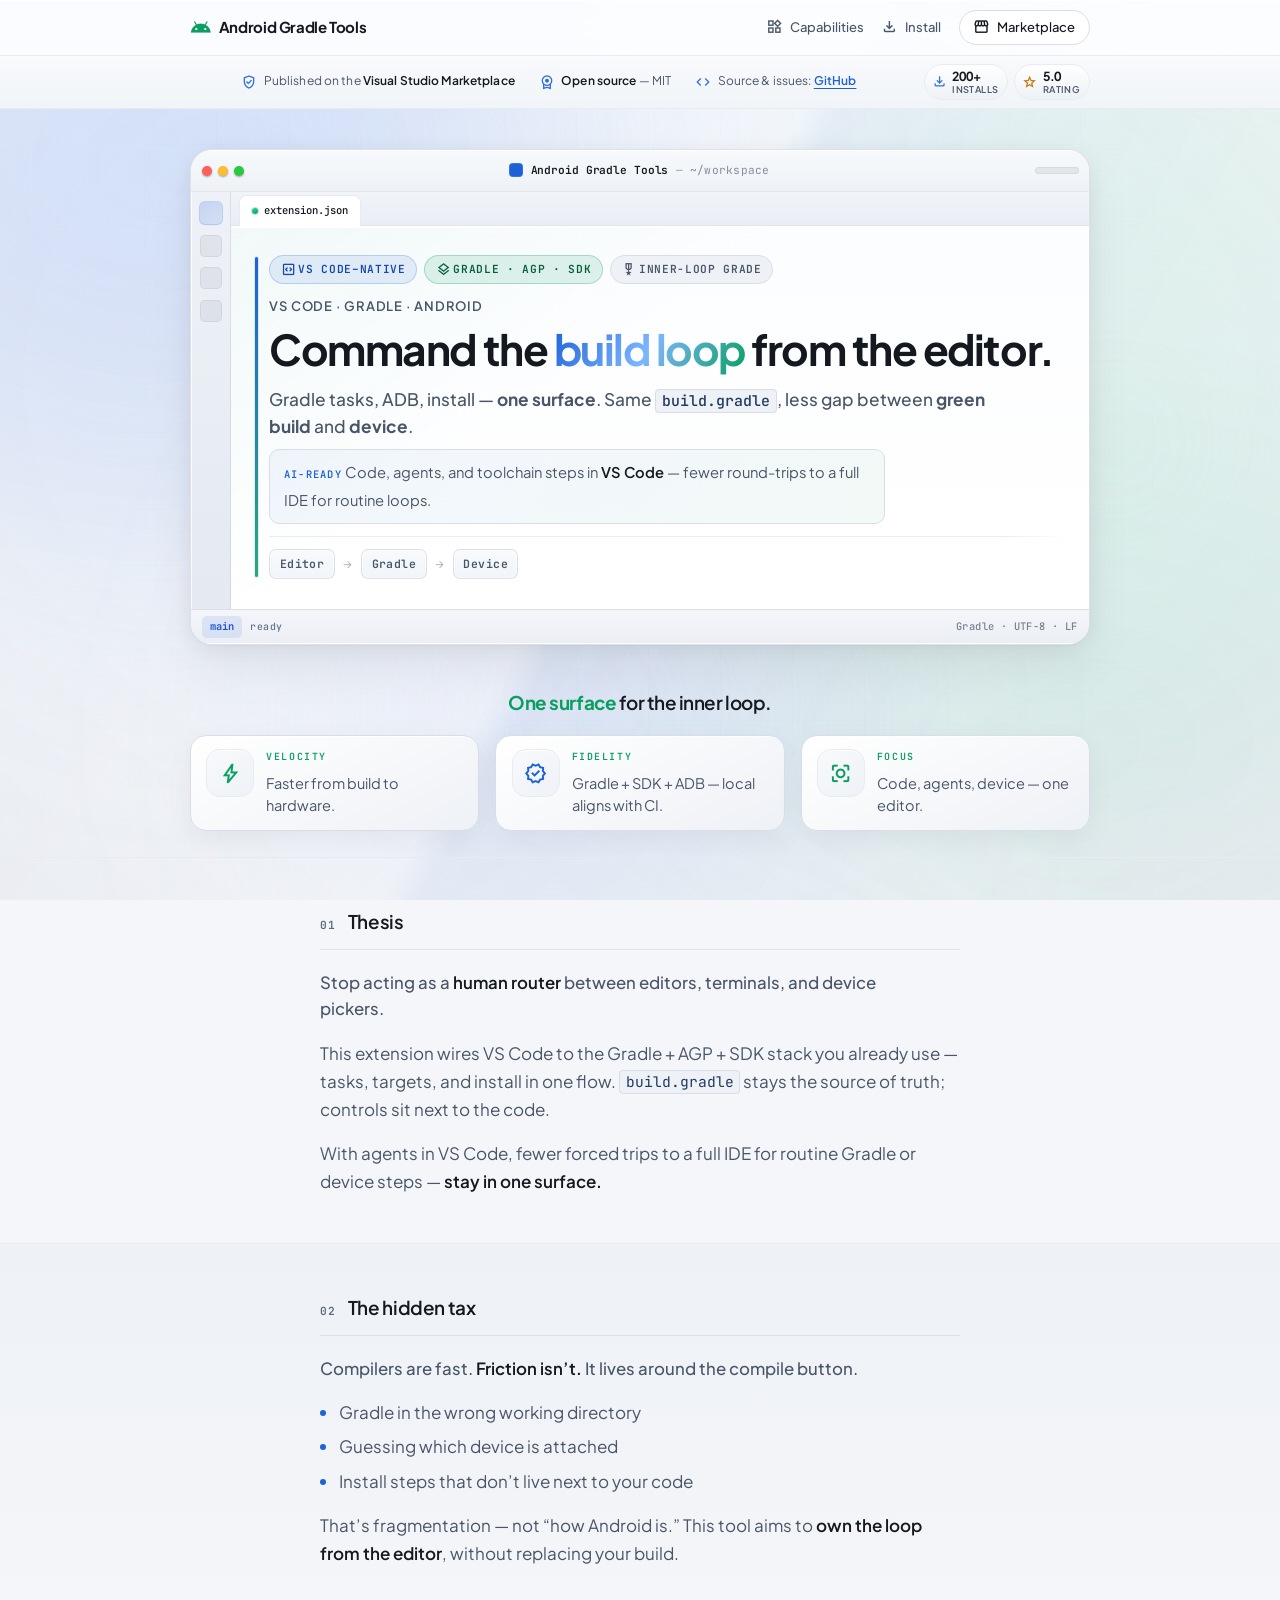
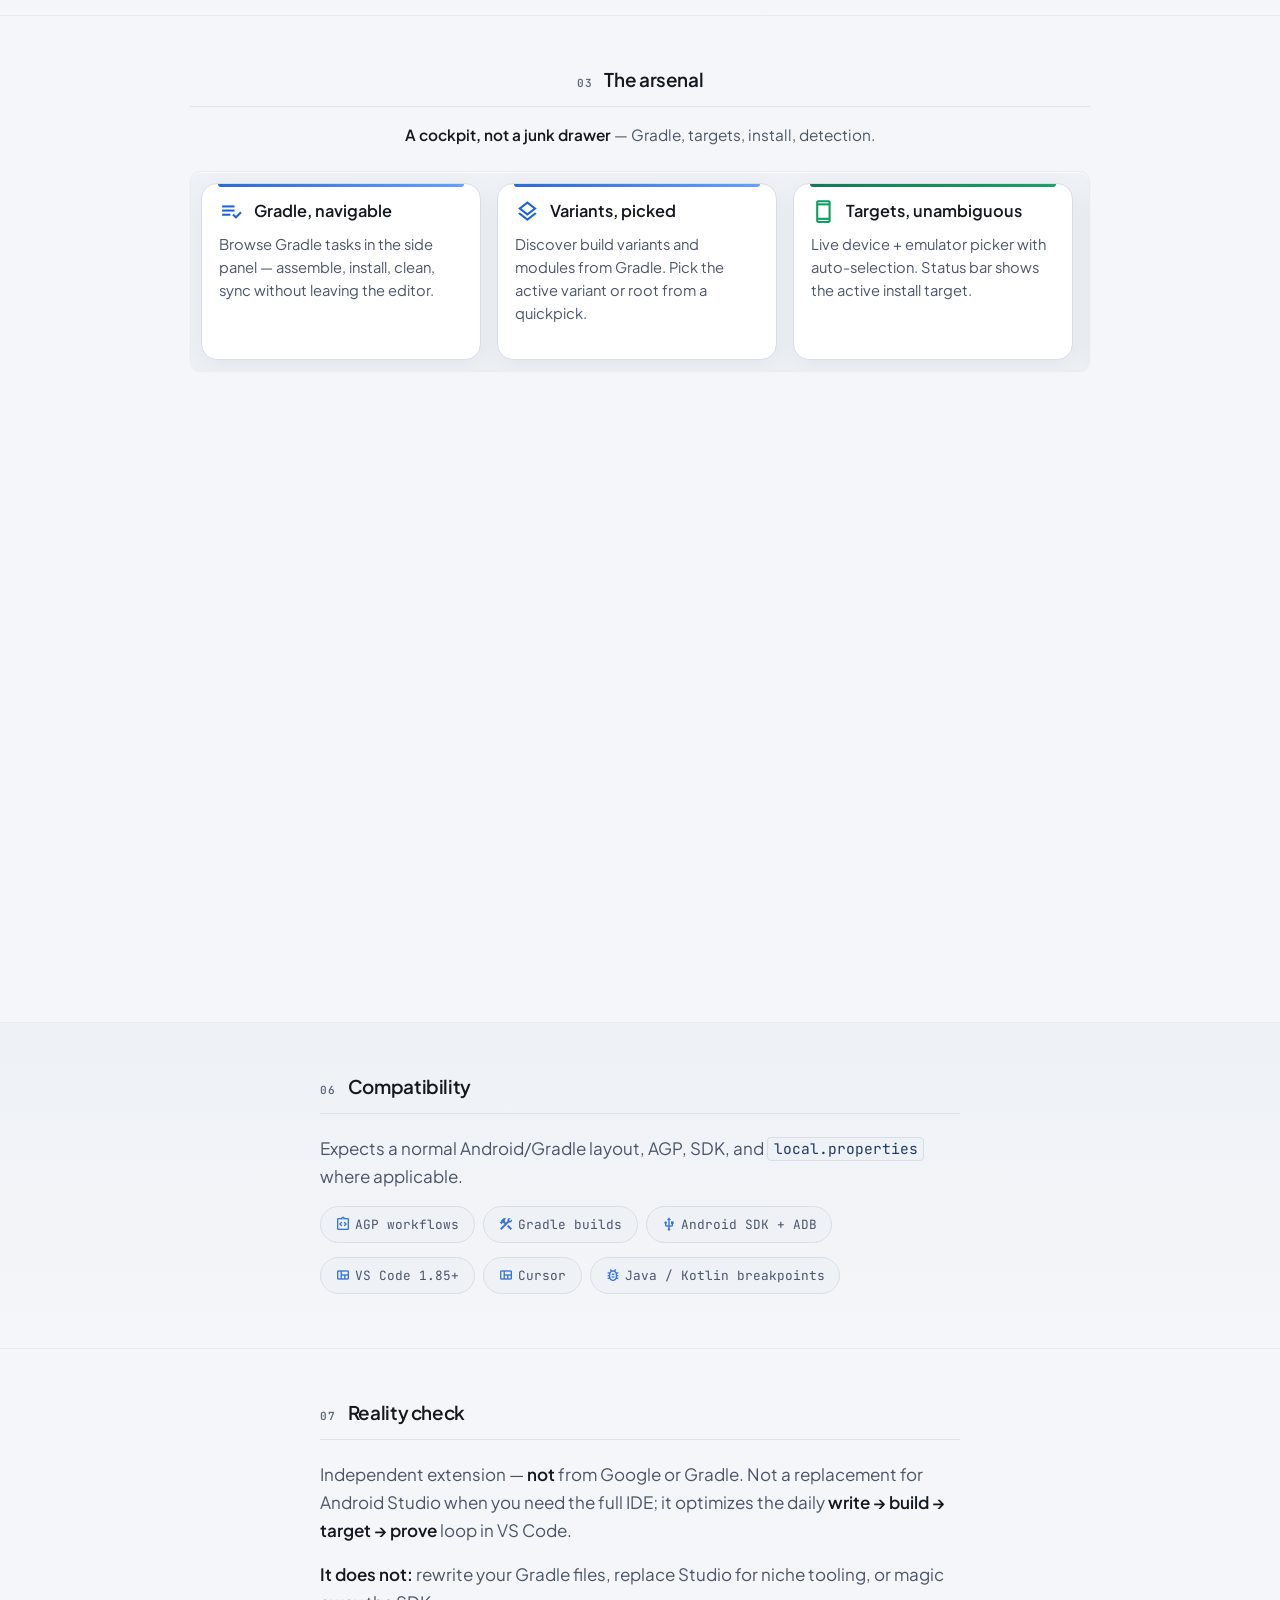
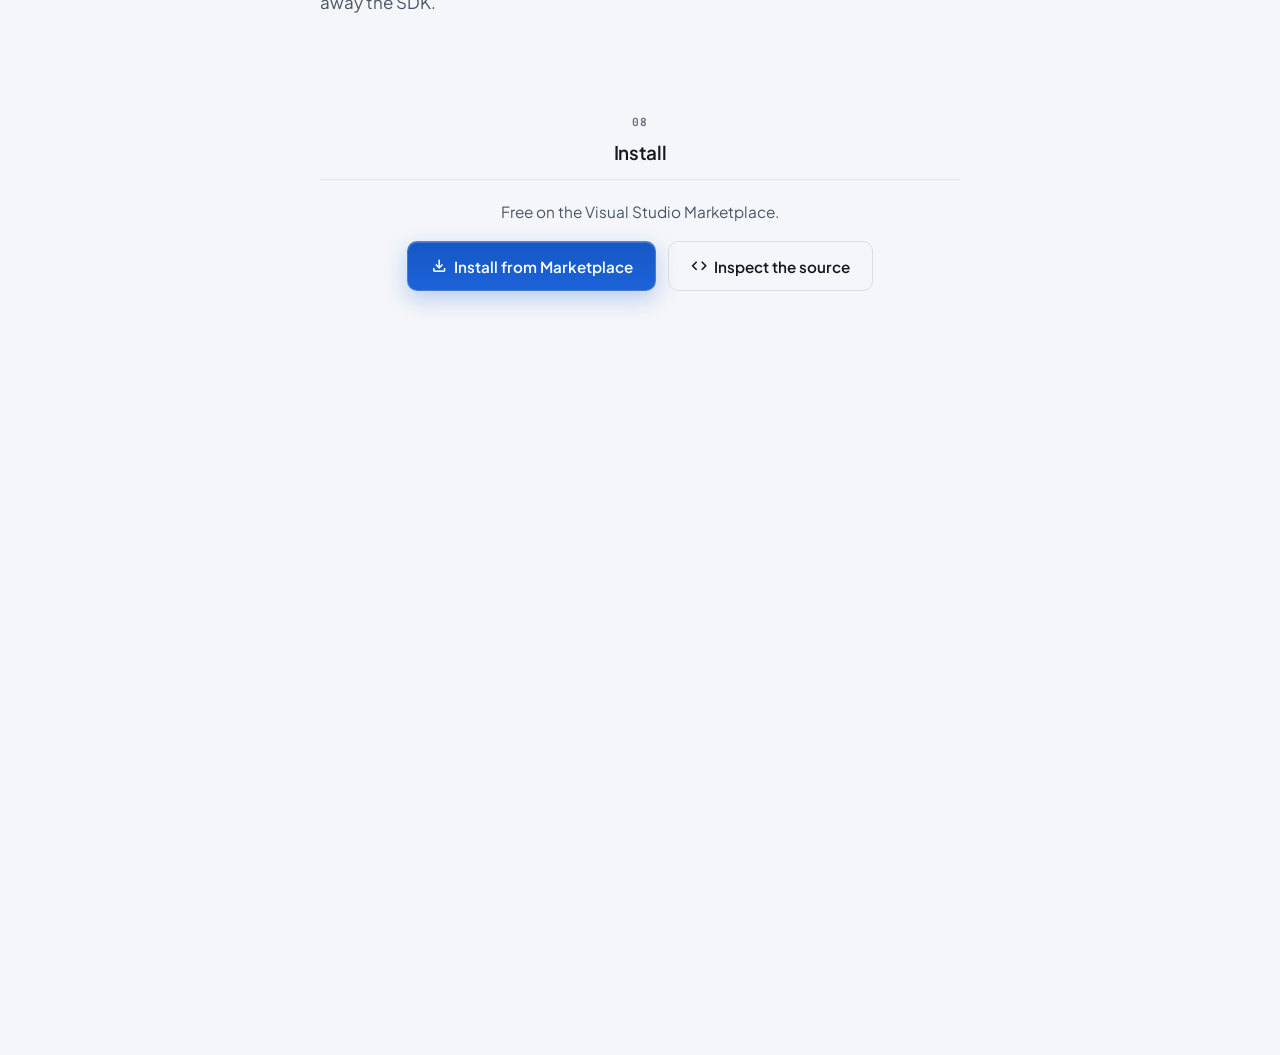
==== commit 3cdb5a6d: "Update URLs" ====
--- a/landing-page/index.html
+++ b/landing-page/index.html
@@ -7,9 +7,11 @@
     <title>Android Gradle Tools — Own the Android inner loop in VS Code</title>
     <meta
       name="description"
-      content="Gradle tasks, ADB, APK install in VS Code — stay in one editor with your AI agent, no Android Studio round-trips. One surface for code, agents, and the Android loop."
+      content="Gradle, ADB, install, Logcat, JDWP debug, remote ADB bridge — drive the Android inner loop from VS Code & Cursor without Android Studio round-trips."
     />
     <meta name="application-name" content="Android Gradle Tools" />
+    <meta name="keywords" content="Android, VS Code, Gradle, ADB, APK, Android Studio alternative, Android development, VSCode extension, Kotlin, Android build, Android debug, Android emulator, install APK, Gradle tasks, Android tools, Visual Studio Code Android, Android SDK, Android NDK, adb shell, adb logcat, build APK, debug APK, Android run configuration, Android device, connected device, wireless ADB, ADB over WiFi, Android build tools, Android Gradle plugin, AGP, Jetpack, Compose, Android CI, Android automation, mobile development, Android open source, MIT license, free Android tools, Android productivity, VS Code mobile, Android workspace, multi-module Android, Android monorepo, Gradle wrapper, gradlew, Android lint, Android test, instrumented test, Android unit test, adb install, adb uninstall, Android Studio replacement, lightweight Android IDE, Android developer tools, Android extension pack" />
+    <meta name="author" content="cuongnv126" />
     <meta name="robots" content="index,follow" />
     <link rel="canonical" href="https://androidgradletools.org/" />
     <meta property="og:type" content="website" />
@@ -17,16 +19,20 @@
     <meta property="og:title" content="Android Gradle Tools — Android inner loop in VS Code" />
     <meta
       property="og:description"
-      content="Gradle tasks, ADB, and install flows in VS Code — open source, distributed via the Visual Studio Marketplace."
+      content="Gradle tasks, ADB, install, Logcat, JDWP debug, remote ADB over WebSocket, release signing — Android side panel for VS Code & Cursor. Open source, MIT."
     />
     <meta property="og:url" content="https://androidgradletools.org/" />
     <meta property="og:locale" content="en_US" />
-    <meta name="twitter:card" content="summary" />
+    <meta property="og:image" content="https://raw.githubusercontent.com/AndroidGradleTools/android-ide-extension/main/media/screenshots/overview.webp" />
+    <meta property="og:image:alt" content="Android Gradle Tools — VS Code extension overview" />
+    <meta name="twitter:card" content="summary_large_image" />
     <meta name="twitter:title" content="Android Gradle Tools — VS Code extension" />
     <meta
       name="twitter:description"
-      content="Gradle, ADB, and installs from the editor. Open source (MIT), published on the VS Code Marketplace."
+      content="Gradle, ADB, install, Logcat, JDWP debug, remote ADB — Android inner loop in VS Code. MIT, on the Marketplace."
     />
+    <meta name="twitter:image" content="https://raw.githubusercontent.com/AndroidGradleTools/android-ide-extension/main/media/screenshots/overview.webp" />
+    <link rel="icon" type="image/png" href="favicon.png" />
     <script type="application/ld+json">
       {
         "@context": "https://schema.org",
@@ -45,11 +51,25 @@
         "isAccessibleForFree": true,
         "url": "https://androidgradletools.org/",
         "downloadUrl": "https://marketplace.visualstudio.com/items?itemName=AndroidGradleTools.android-ide-extension",
-        "codeRepository": "https://github.com/cuongnv126/android-ide-extension",
+        "codeRepository": "https://github.com/AndroidGradleTools/android-ide-extension",
         "softwareHelp": {
           "@type": "CreativeWork",
-          "url": "https://github.com/cuongnv126/android-ide-extension"
-        }
+          "url": "https://github.com/AndroidGradleTools/android-ide-extension"
+        },
+        "keywords": "Android, VS Code, Gradle, ADB, APK, Kotlin, Android build, Android debug, Android emulator, VSCode extension, Android SDK, AGP, Jetpack Compose, adb logcat, wireless ADB, Android Studio alternative, Gradle wrapper, Android lint, Android test, mobile development",
+        "screenshot": "https://raw.githubusercontent.com/AndroidGradleTools/android-ide-extension/main/media/screenshots/overview.webp",
+        "featureList": [
+          "Gradle tasks from the side panel",
+          "Build variants picker",
+          "Live ADB device picker",
+          "Build → install → launch",
+          "Logcat with regex filters",
+          "APK cache browser",
+          "JDWP debugger attach",
+          "Remote ADB over WebSocket",
+          "Release signing scaffold",
+          "Isolated Gradle daemon control"
+        ]
       }
     </script>
     <link rel="preconnect" href="https://fonts.googleapis.com" />
@@ -106,7 +126,7 @@
         <ul class="trust-strip__list">
           <li class="trust-strip__item">
             <span class="icon trust-strip__icon" aria-hidden="true">verified_user</span>
-            <span>Published on the <strong>Visual Studio Marketplace</strong></span>
+            <span><span class="hide-sm">Published on the </span><strong>Visual Studio Marketplace</strong></span>
           </li>
           <li class="trust-strip__item">
             <span class="icon trust-strip__icon" aria-hidden="true">license</span>
@@ -116,7 +136,7 @@
             <span class="icon trust-strip__icon" aria-hidden="true">code</span>
             <span
               >Source &amp; issues:
-              <a href="https://github.com/cuongnv126/android-ide-extension" rel="noopener noreferrer">GitHub</a></span
+              <a href="https://github.com/AndroidGradleTools/android-ide-extension" rel="noopener noreferrer">GitHub</a></span
             >
           </li>
         </ul>
@@ -124,7 +144,7 @@
           <li class="trust-strip__metric">
             <span class="icon trust-strip__metric-icon" aria-hidden="true">download</span>
             <span class="trust-strip__metric-stack">
-              <span class="trust-strip__metric-value">50+</span>
+              <span class="trust-strip__metric-value">200+</span>
               <span class="trust-strip__metric-label">Installs</span>
             </span>
           </li>
@@ -320,7 +340,15 @@
                   <span class="icon icon--card icon--jb" aria-hidden="true">playlist_add_check</span>
                   <h3>Gradle, navigable</h3>
                 </div>
-                <p>Browse Gradle tasks in the UI — less archaeology, more shipping.</p>
+                <p>Browse Gradle tasks in the side panel — assemble, install, clean, sync without leaving the editor.</p>
+              </article>
+              <article class="card">
+                <div class="card__accent card__accent--jb"></div>
+                <div class="card__head">
+                  <span class="icon icon--card icon--jb" aria-hidden="true">layers</span>
+                  <h3>Variants, picked</h3>
+                </div>
+                <p>Discover build variants and modules from Gradle. Pick the active variant or root from a quickpick.</p>
               </article>
               <article class="card">
                 <div class="card__accent card__accent--ad"></div>
@@ -328,23 +356,63 @@
                   <span class="icon icon--card icon--ad" aria-hidden="true">smartphone</span>
                   <h3>Targets, unambiguous</h3>
                 </div>
-                <p>Pick devices and emulators with enough context to choose on purpose.</p>
+                <p>Live device + emulator picker with auto-selection. Status bar shows the active install target.</p>
               </article>
               <article class="card">
                 <div class="card__accent card__accent--mix"></div>
                 <div class="card__head">
                   <span class="icon icon--card icon--mix" aria-hidden="true">install_mobile</span>
-                  <h3>Build → install, relentless</h3>
-                </div>
-                <p>Tight loop: build, push, verify — repeat until it runs on hardware.</p>
+                  <h3>Build → install → launch</h3>
+                </div>
+                <p>Tight loop — build, push to device, launch the app. Repeat until it runs.</p>
               </article>
               <article class="card">
                 <div class="card__accent card__accent--jb"></div>
                 <div class="card__head">
-                  <span class="icon icon--card icon--jb" aria-hidden="true">radar</span>
-                  <h3>Projects, detected</h3>
-                </div>
-                <p>Android Gradle projects surface with sane defaults for normal repos.</p>
+                  <span class="icon icon--card icon--jb" aria-hidden="true">terminal</span>
+                  <h3>Logcat, integrated</h3>
+                </div>
+                <p>Live device logs with regex filters, level coloring, package filter, and persistent column settings.</p>
+              </article>
+              <article class="card">
+                <div class="card__accent card__accent--ad"></div>
+                <div class="card__head">
+                  <span class="icon icon--card icon--ad" aria-hidden="true">archive</span>
+                  <h3>APK cache, browseable</h3>
+                </div>
+                <p>Re-install previous build outputs from a cache. Clean it on demand.</p>
+              </article>
+              <article class="card">
+                <div class="card__accent card__accent--mix"></div>
+                <div class="card__head">
+                  <span class="icon icon--card icon--mix" aria-hidden="true">bug_report</span>
+                  <h3>Debug, attached</h3>
+                </div>
+                <p>Attach the JDWP debugger to a running process via local port forwarding. Source-mapped breakpoints out of the box.</p>
+              </article>
+              <article class="card">
+                <div class="card__accent card__accent--jb"></div>
+                <div class="card__head">
+                  <span class="icon icon--card icon--jb" aria-hidden="true">globe</span>
+                  <h3>Remote ADB, bridged</h3>
+                </div>
+                <p>Connect to a phone over a WebSocket relay — wireless, remote LAN, or paired companion app.</p>
+              </article>
+              <article class="card">
+                <div class="card__accent card__accent--ad"></div>
+                <div class="card__head">
+                  <span class="icon icon--card icon--ad" aria-hidden="true">key</span>
+                  <h3>Release signing, scaffolded</h3>
+                </div>
+                <p>Guided setup writes signingConfigs blocks into your build.gradle. Local-override flow keeps secrets out of the repo.</p>
+              </article>
+              <article class="card">
+                <div class="card__accent card__accent--mix"></div>
+                <div class="card__head">
+                  <span class="icon icon--card icon--mix" aria-hidden="true">stop_circle</span>
+                  <h3>Daemons, contained</h3>
+                </div>
+                <p>Isolated GRADLE_USER_HOME so editor builds don't fight Studio. Auto-stop idle daemons after N minutes.</p>
               </article>
             </div>
           </div>
@@ -419,7 +487,9 @@
             <li><span class="icon icon--tag" aria-hidden="true">integration_instructions</span>AGP workflows</li>
             <li><span class="icon icon--tag" aria-hidden="true">construction</span>Gradle builds</li>
             <li><span class="icon icon--tag" aria-hidden="true">usb</span>Android SDK + ADB</li>
-            <li><span class="icon icon--tag" aria-hidden="true">view_quilt</span>Visual Studio Code</li>
+            <li><span class="icon icon--tag" aria-hidden="true">view_quilt</span>VS Code 1.85+</li>
+            <li><span class="icon icon--tag" aria-hidden="true">view_quilt</span>Cursor</li>
+            <li><span class="icon icon--tag" aria-hidden="true">bug_report</span>Java / Kotlin breakpoints</li>
           </ul>
         </div>
       </section>
@@ -452,7 +522,7 @@
               rel="noopener noreferrer"
               ><span class="icon icon--btn" aria-hidden="true">download</span>Install from Marketplace</a
             >
-            <a class="button button--ghost" href="https://github.com/cuongnv126/android-ide-extension" rel="noopener noreferrer"
+            <a class="button button--ghost" href="https://github.com/AndroidGradleTools/android-ide-extension" rel="noopener noreferrer"
               ><span class="icon icon--btn" aria-hidden="true">code</span>Inspect the source</a
             >
           </p>
@@ -467,7 +537,7 @@
           </h2>
           <p>
             Issues and PRs:
-            <a href="https://github.com/cuongnv126/android-ide-extension" rel="noopener noreferrer">github.com/AndroidGradleTools</a>
+            <a href="https://github.com/AndroidGradleTools/android-ide-extension" rel="noopener noreferrer">github.com/AndroidGradleTools</a>
           </p>
         </div>
       </section>
@@ -502,7 +572,7 @@
                 rel="noopener noreferrer"
                 >Marketplace</a
               >; source on
-              <a href="https://github.com/cuongnv126/android-ide-extension" rel="noopener noreferrer">GitHub</a>.
+              <a href="https://github.com/AndroidGradleTools/android-ide-extension" rel="noopener noreferrer">GitHub</a>.
             </p>
           </div>
         </div>
@@ -514,7 +584,7 @@
             >VS Code Marketplace</a
           >
           <span class="footer-meta__sep" aria-hidden="true">·</span>
-          <a class="footer-meta__link" href="https://github.com/cuongnv126/android-ide-extension" rel="noopener noreferrer">GitHub</a>
+          <a class="footer-meta__link" href="https://github.com/AndroidGradleTools/android-ide-extension" rel="noopener noreferrer">GitHub</a>
           <span class="footer-meta__sep" aria-hidden="true">·</span>
           <a class="footer-meta__link" href="#license-heading">License</a>
         </nav>
